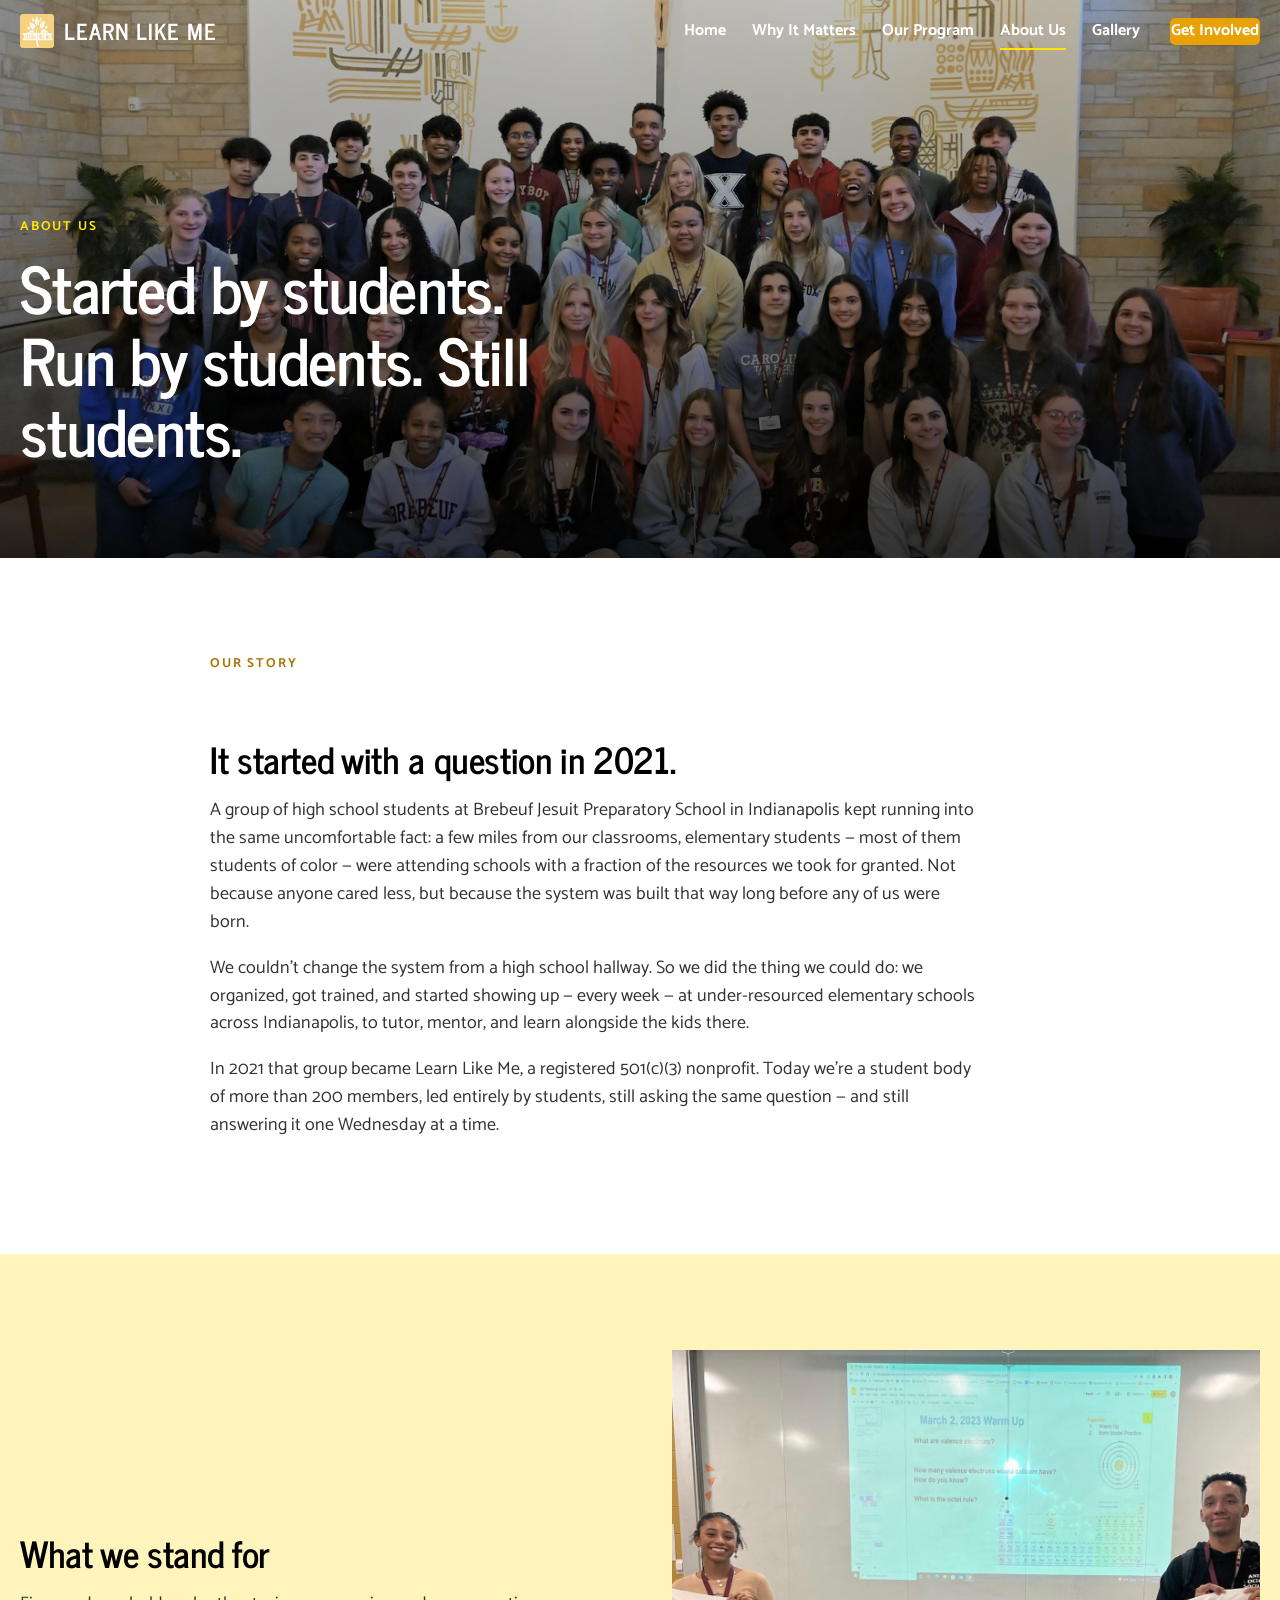
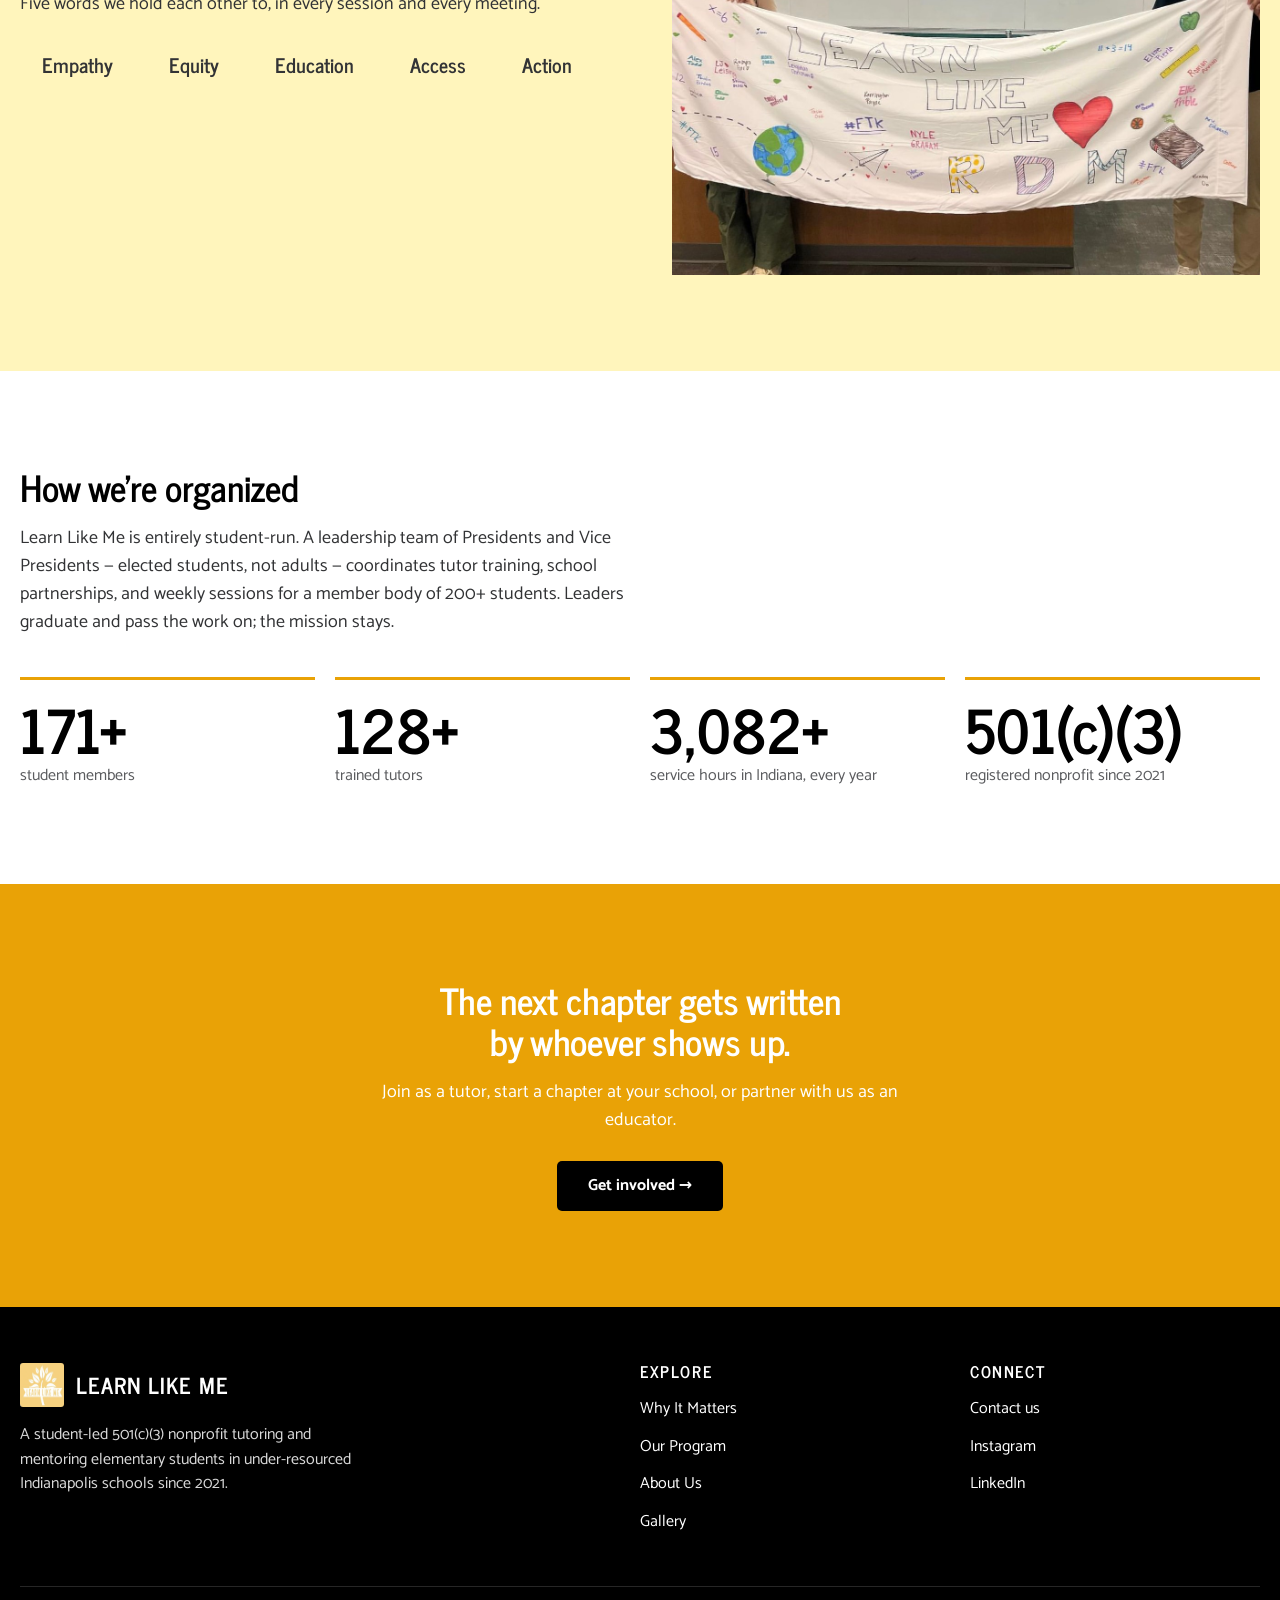
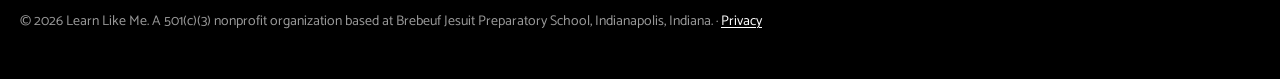
==== about-us/index.html @ 1a45043c "Learn Like Me website revamp: stats-driven static site Replaces the Jimdo site with a hand-built sta" ====
<!DOCTYPE html>
<html lang="en">
<head>
  <meta charset="UTF-8">
  <meta name="viewport" content="width=device-width, initial-scale=1">
  <title>About Us | Learn Like Me</title>
  <meta name="description" content="Learn Like Me was founded in 2021 by high school students at Brebeuf Jesuit in Indianapolis. Today we're 200+ student members tutoring elementary schoolers every week.">
  <link rel="canonical" href="https://www.learnlikeme.org/about-us/">
  <meta property="og:type" content="website">
  <meta property="og:site_name" content="Learn Like Me">
  <meta property="og:title" content="About Us | Learn Like Me">
  <meta property="og:description" content="Founded in 2021 by high school students in Indianapolis. Today: 200+ members, 150+ tutors, 3,600+ service hours a year.">
  <meta property="og:url" content="https://www.learnlikeme.org/about-us/">
  <meta property="og:image" content="https://www.learnlikeme.org/assets/img/og-image.jpg">
  <meta name="twitter:card" content="summary_large_image">
  <link rel="icon" type="image/png" sizes="32x32" href="/assets/img/favicon-32.png">
  <link rel="apple-touch-icon" href="/assets/img/apple-touch-icon.png">
  <link rel="preconnect" href="https://fonts.googleapis.com">
  <link rel="preconnect" href="https://fonts.gstatic.com" crossorigin>
  <link href="https://fonts.googleapis.com/css2?family=News+Cycle:wght@700&family=Catamaran:wght@400;700&display=swap" rel="stylesheet">
  <link rel="stylesheet" href="/assets/css/styles.css">
</head>
<body>
  <a class="skip-link" href="#main">Skip to content</a>

  <header class="nav">
    <div class="nav__inner">
      <a class="nav__brand" href="/"><img src="/assets/img/logo.png" alt="" width="34" height="34">Learn Like Me</a>
      <nav aria-label="Main">
        <ul class="nav__links">
          <li><a href="/">Home</a></li>
          <li><a href="/why-it-matters/">Why It Matters</a></li>
          <li><a href="/our-program/">Our Program</a></li>
          <li><a href="/about-us/" aria-current="page">About Us</a></li>
          <li><a href="/gallery/">Gallery</a></li>
          <li class="nav__cta"><a class="btn btn--primary" href="/contact/">Get Involved</a></li>
        </ul>
      </nav>
      <button class="nav__toggle" aria-expanded="false" aria-label="Menu"><span></span><span></span><span></span></button>
    </div>
  </header>

  <main id="main">
    <section class="hero hero--page">
      <div class="hero__img"><img src="/assets/img/group-brebeuf.jpg" alt="The Learn Like Me student body gathered together at Brebeuf Jesuit" fetchpriority="high"></div>
      <div class="hero__scrim"></div>
      <div class="container hero__content">
        <p class="eyebrow">About us</p>
        <h1 class="hero__title">Started by students. Run by students. Still students.</h1>
      </div>
    </section>

    <section class="band">
      <div class="container container--narrow">
        <article class="prose reveal">
          <p class="eyebrow" style="color: var(--llm-gold-700);">Our story</p>
          <h2>It started with a question in 2021.</h2>
          <p>A group of high school students at Brebeuf Jesuit Preparatory School in Indianapolis kept running into the same uncomfortable fact: a few miles from our classrooms, elementary students &mdash; most of them students of color &mdash; were attending schools with a fraction of the resources we took for granted. Not because anyone cared less, but because the system was built that way long before any of us were born.</p>
          <p>We couldn't change the system from a high school hallway. So we did the thing we could do: we organized, got trained, and started showing up &mdash; every week &mdash; at under-resourced elementary schools across Indianapolis, to tutor, mentor, and learn alongside the kids there.</p>
          <p>In 2021 that group became Learn Like Me, a registered 501(c)(3) nonprofit. Today we're a student body of more than 200 members, led entirely by students, still asking the same question &mdash; and still answering it one Wednesday at a time.</p>
        </article>
      </div>
    </section>

    <section class="band band--cream">
      <div class="container">
        <div class="split">
          <div class="reveal">
            <h2>What we stand for</h2>
            <p>Five words we hold each other to, in every session and every meeting.</p>
            <ul class="values">
              <li>Empathy</li>
              <li>Equity</li>
              <li>Education</li>
              <li>Access</li>
              <li>Action</li>
            </ul>
          </div>
          <div class="split__img reveal">
            <img src="/assets/img/banner-kids.jpg" alt="Elementary students standing behind a hand-painted Learn Like Me banner" loading="lazy">
          </div>
        </div>
      </div>
    </section>

    <section class="band">
      <div class="container">
        <div class="section-head reveal">
          <h2>How we're organized</h2>
          <p>Learn Like Me is entirely student-run. A leadership team of Presidents and Vice Presidents &mdash; elected students, not adults &mdash; coordinates tutor training, school partnerships, and weekly sessions for a member body of 200+ students. Leaders graduate and pass the work on; the mission stays.</p>
        </div>
        <div class="stats">
          <div class="stat reveal"><span class="stat__num"><span data-count="200">200</span>+</span><p class="stat__label">student members</p></div>
          <div class="stat reveal"><span class="stat__num"><span data-count="150">150</span>+</span><p class="stat__label">trained tutors</p></div>
          <div class="stat reveal"><span class="stat__num"><span data-count="3600">3,600</span>+</span><p class="stat__label">service hours in Indiana, every year</p></div>
          <div class="stat reveal"><span class="stat__num">501(c)(3)</span><p class="stat__label">registered nonprofit since 2021</p></div>
        </div>
      </div>
    </section>

    <section class="band band--gold cta-band">
      <div class="container reveal">
        <h2>The next chapter gets written by whoever shows up.</h2>
        <p>Join as a tutor, start a chapter at your school, or partner with us as an educator.</p>
        <div class="hero__actions">
          <a class="btn btn--ink" href="/contact/">Get involved &rarr;</a>
        </div>
      </div>
    </section>
  </main>

  <footer class="footer">
    <div class="container">
      <div class="footer__grid">
        <div>
          <div class="footer__brand"><img src="/assets/img/logo.png" alt="Learn Like Me logo: a tree growing from an open book" width="44" height="44"><span>Learn Like Me</span></div>
          <p style="font-size: var(--fs-body); max-width: 40ch;">A student-led 501(c)(3) nonprofit tutoring and mentoring elementary students in under-resourced Indianapolis schools since 2021.</p>
        </div>
        <div>
          <h3>Explore</h3>
          <ul>
            <li><a href="/why-it-matters/">Why It Matters</a></li>
            <li><a href="/our-program/">Our Program</a></li>
            <li><a href="/about-us/">About Us</a></li>
            <li><a href="/gallery/">Gallery</a></li>
          </ul>
        </div>
        <div>
          <h3>Connect</h3>
          <ul>
            <li><a href="/contact/">Contact us</a></li>
            <li><a href="https://www.instagram.com/learnlikemebjps/" rel="noopener">Instagram</a></li>
            <li><a href="https://www.linkedin.com/company/learn-like-me/" rel="noopener">LinkedIn</a></li>
          </ul>
        </div>
      </div>
      <div class="footer__legal">
        <p>&copy; 2026 Learn Like Me. A 501(c)(3) nonprofit organization based at Brebeuf Jesuit Preparatory School, Indianapolis, Indiana. &middot; <a href="/privacy/">Privacy</a></p>
      </div>
    </div>
  </footer>

  <script src="/assets/js/main.js" defer></script>
</body>
</html>
---- assets/css/styles.css ----
/* ============================================================
   Learn Like Me — learnlikeme.org
   Tokens sourced from the Learn Like Me Design System
   (Claude Design project 9d90691c), which mirrors the live
   brand: gold #e9a206, cream, yellow, indigo; News Cycle 700
   headings + Catamaran body; flat color bands; 5px radius.
   ============================================================ */

/* ---------- Tokens ---------- */
:root {
  --llm-gold-500: #e9a206;
  --llm-gold-600: #cf8f05;
  --llm-gold-700: #a97404;
  --llm-gold-300: #f4d27f;
  --llm-gold-100: #fdeecb;

  --llm-yellow: #ffe500;
  --llm-yellow-200: #fff59a;

  --llm-cream: #fff5bc;
  --llm-cream-100: #fffbe3;

  --llm-indigo: #3a2498;
  --llm-indigo-600: #2e1c7a;
  --llm-indigo-100: #ece8fb;

  --llm-black: #000000;
  --llm-white: #ffffff;
  --llm-ink: #323335;
  --llm-ink-600: #5b5c5f;
  --llm-warm-050: #faf7ee;

  --llm-border: #c6c6c6;
  --llm-hairline: #e6e6e6;
  --llm-danger: #eb3d41;
  --llm-focus: #004ced;

  --font-display: 'News Cycle', 'Arial Narrow', Arial, sans-serif;
  --font-body: 'Catamaran', system-ui, -apple-system, 'Segoe UI', Roboto, sans-serif;

  --fs-display: clamp(40px, 7vw, 64px);
  --fs-h1: clamp(34px, 5vw, 48px);
  --fs-h2: clamp(28px, 4vw, 36px);
  --fs-h3: 24px;
  --fs-body-lg: 18px;
  --fs-body: 16px;
  --fs-small: 14px;
  --fs-eyebrow: 13px;

  --space-5: 20px;
  --space-15: 60px;
  --gutter: 20px;
  --section-y: clamp(60px, 9vw, 96px);
  --container-narrow: 900px;
  --container: 1280px;

  --radius-sm: 5px;
  --shadow-sm: 0 4px 16px rgba(0, 0, 0, 0.08);
  --shadow-lg: 0 12px 24px rgba(0, 0, 0, 0.24);
  --ease: cubic-bezier(0.4, 0, 0.22, 1);
  --dur-fast: 0.2s;

  --overlay-dark: rgba(0, 0, 0, 0.55);
  color-scheme: light;
}

/* ---------- Base ---------- */
*, *::before, *::after { box-sizing: border-box; }

html { scroll-behavior: smooth; }

body {
  margin: 0;
  font-family: var(--font-body);
  font-size: var(--fs-body-lg);
  line-height: 1.55;
  color: var(--llm-ink);
  background: var(--llm-white);
  -webkit-font-smoothing: antialiased;
  text-rendering: optimizeLegibility;
}

h1, h2, h3, h4 {
  margin: 0 0 0.5em;
  font-family: var(--font-display);
  font-weight: 700;
  line-height: 1.12;
  letter-spacing: -0.01em;
  color: var(--llm-black);
}
h1 { font-size: var(--fs-h1); }
h2 { font-size: var(--fs-h2); }
h3 { font-size: var(--fs-h3); }
p { margin: 0 0 1em; }
img { max-width: 100%; display: block; }

a {
  color: var(--llm-indigo);
  text-decoration: underline;
  text-underline-offset: 2px;
  transition: color var(--dur-fast) var(--ease);
}
a:hover { color: var(--llm-gold-700); }

:focus-visible {
  outline: 2px solid var(--llm-focus);
  outline-offset: 2px;
}

.container { max-width: var(--container); margin: 0 auto; padding: 0 var(--gutter); }
.container--narrow { max-width: var(--container-narrow); }

.eyebrow {
  font-family: var(--font-body);
  font-size: var(--fs-eyebrow);
  font-weight: 700;
  letter-spacing: 0.14em;
  text-transform: uppercase;
  margin: 0 0 14px;
}

.skip-link {
  position: absolute; left: -9999px; top: 0;
  background: var(--llm-black); color: var(--llm-white);
  padding: 10px 16px; z-index: 100;
}
.skip-link:focus { left: 0; }

/* ---------- Buttons ---------- */
.btn {
  display: inline-block;
  font-family: var(--font-body);
  font-size: var(--fs-body);
  font-weight: 700;
  line-height: 1;
  padding: 16px 30px;
  border-radius: var(--radius-sm);
  border: 1px solid transparent;
  text-decoration: none;
  cursor: pointer;
  transition: background-color var(--dur-fast) var(--ease), color var(--dur-fast) var(--ease), border-color var(--dur-fast) var(--ease);
}
.btn--primary { background: var(--llm-gold-500); color: var(--llm-white); }
.btn--primary:hover { background: var(--llm-gold-600); color: var(--llm-white); }
.btn--ink { background: var(--llm-black); color: var(--llm-white); }
.btn--ink:hover { background: #1d1d1f; color: var(--llm-white); }
.btn--outline { background: transparent; color: currentColor; border-color: currentColor; }
.btn--outline:hover { background: rgba(0, 0, 0, 0.10); color: currentColor; }
.btn--outline-light:hover { background: rgba(255, 255, 255, 0.14); }

/* ---------- Nav ---------- */
.nav {
  position: fixed;
  top: 0; left: 0; right: 0;
  z-index: 50;
  transition: background-color var(--dur-fast) var(--ease), box-shadow var(--dur-fast) var(--ease);
}
.nav__inner {
  max-width: var(--container);
  margin: 0 auto;
  padding: 14px var(--gutter);
  display: flex;
  align-items: center;
  justify-content: space-between;
  gap: 20px;
}
.nav__brand {
  font-family: var(--font-display);
  font-weight: 700;
  font-size: 22px;
  letter-spacing: 0.04em;
  text-transform: uppercase;
  text-decoration: none;
  color: var(--llm-white);
  display: flex; align-items: center; gap: 10px;
}
.nav__brand img { width: 34px; height: 34px; border-radius: 3px; }
.nav__links { display: flex; align-items: center; gap: 26px; list-style: none; margin: 0; padding: 0; }
.nav__links a {
  font-size: var(--fs-body);
  font-weight: 700;
  color: var(--llm-white);
  text-decoration: none;
  padding: 4px 0;
  border-bottom: 2px solid transparent;
  transition: border-color var(--dur-fast) var(--ease);
}
.nav__links a:hover, .nav__links a[aria-current="page"] { border-bottom-color: var(--llm-yellow); color: var(--llm-white); }
.nav__cta { margin-left: 4px; }

.nav.is-scrolled, .nav--solid { background: var(--llm-black); box-shadow: var(--shadow-sm); }

.nav__toggle {
  display: none;
  background: none; border: 0; cursor: pointer; padding: 8px;
}
.nav__toggle span {
  display: block; width: 24px; height: 2px; background: var(--llm-white); margin: 5px 0;
  transition: transform var(--dur-fast) var(--ease), opacity var(--dur-fast) var(--ease);
}

@media (max-width: 820px) {
  .nav__toggle { display: block; }
  .nav__links {
    position: fixed; inset: 0;
    background: var(--llm-gold-500);
    flex-direction: column; justify-content: center;
    gap: 30px;
    transform: translateX(100%);
    transition: transform 0.3s var(--ease);
  }
  .nav__links.is-open { transform: translateX(0); }
  .nav__links a { font-size: 24px; }
  body.nav-open { overflow: hidden; }
  .nav__toggle { position: relative; z-index: 60; }
  body.nav-open .nav__toggle span:nth-child(1) { transform: translateY(7px) rotate(45deg); }
  body.nav-open .nav__toggle span:nth-child(2) { opacity: 0; }
  body.nav-open .nav__toggle span:nth-child(3) { transform: translateY(-7px) rotate(-45deg); }
}

/* ---------- Hero ---------- */
.hero {
  position: relative;
  min-height: 100svh;
  display: flex;
  align-items: flex-end;
  color: var(--llm-white);
  isolation: isolate;
}
.hero__img { position: absolute; inset: 0; z-index: -2; }
.hero__img img { width: 100%; height: 100%; object-fit: cover; }
.hero__scrim {
  position: absolute; inset: 0; z-index: -1;
  background: linear-gradient(to top, rgba(0,0,0,0.78) 0%, rgba(0,0,0,0.45) 45%, rgba(0,0,0,0.25) 100%);
}
.hero__content { width: 100%; padding: 120px var(--gutter) 72px; }
.hero__content .eyebrow { color: var(--llm-yellow); }
.hero__title {
  font-size: var(--fs-display);
  color: var(--llm-white);
  max-width: 15ch;
  margin-bottom: 20px;
}
.hero__sub { max-width: 52ch; font-size: var(--fs-body-lg); margin-bottom: 28px; color: rgba(255,255,255,0.92); }
.hero__actions { display: flex; flex-wrap: wrap; gap: 14px; }

.hero--page { min-height: 62svh; }

/* ---------- Sections / bands ---------- */
.band { padding: var(--section-y) 0; }
.band--cream { background: var(--llm-cream); }
.band--cream-100 { background: var(--llm-cream-100); }
.band--warm { background: var(--llm-warm-050); }
.band--gold { background: var(--llm-gold-500); color: var(--llm-white); }
.band--gold h2, .band--gold h3 { color: var(--llm-white); }
.band--ink { background: var(--llm-black); color: rgba(255,255,255,0.92); }
.band--ink h2, .band--ink h3 { color: var(--llm-white); }
.band--gold a:not(.btn), .band--ink a:not(.btn) { color: var(--llm-yellow); }
.band--gold a:not(.btn):hover, .band--ink a:not(.btn):hover { color: var(--llm-yellow-200); }

.section-head { max-width: 640px; margin-bottom: 40px; }
.section-head--center { margin-left: auto; margin-right: auto; text-align: center; }

/* ---------- The funnel (signature) ---------- */
.funnel { background: var(--llm-black); color: var(--llm-white); position: relative; }

.funnel__crumb {
  position: sticky;
  top: 0;
  z-index: 5;
  background: rgba(0, 0, 0, 0.88);
  backdrop-filter: none;
  border-bottom: 1px solid rgba(255, 255, 255, 0.14);
  overflow-x: auto;
  -webkit-overflow-scrolling: touch;
}
.funnel__crumb ol {
  display: flex;
  gap: 8px;
  align-items: center;
  list-style: none;
  margin: 0 auto;
  padding: 14px var(--gutter);
  max-width: var(--container);
  white-space: nowrap;
}
.funnel__crumb li {
  font-family: var(--font-display);
  font-weight: 700;
  font-size: 13px;
  letter-spacing: 0.12em;
  text-transform: uppercase;
  color: rgba(255, 255, 255, 0.35);
  transition: color 0.3s var(--ease);
}
.funnel__crumb li::after { content: "\2192"; margin-left: 8px; color: rgba(255,255,255,0.25); }
.funnel__crumb li:last-child::after { content: none; }
.funnel__crumb li.is-active { color: var(--llm-yellow); }
.funnel__crumb li.is-passed { color: rgba(255, 255, 255, 0.75); }

.funnel__panel {
  min-height: 88svh;
  display: flex;
  align-items: center;
  padding: 80px 0;
  border-bottom: 1px solid rgba(255, 255, 255, 0.08);
}
.funnel__panel .container { width: 100%; }
.funnel__place {
  font-family: var(--font-display);
  font-weight: 700;
  font-size: 15px;
  letter-spacing: 0.16em;
  text-transform: uppercase;
  color: var(--llm-gold-300);
  margin-bottom: 22px;
}
.funnel__stat {
  font-family: var(--font-display);
  font-weight: 700;
  font-size: clamp(64px, 13vw, 150px);
  line-height: 0.95;
  letter-spacing: -0.015em;
  color: var(--llm-yellow);
  margin: 0 0 18px;
}
.funnel__claim {
  font-size: clamp(19px, 2.4vw, 24px);
  max-width: 30ch;
  line-height: 1.4;
  color: var(--llm-white);
  margin: 0 0 16px;
  font-weight: 400;
}
.funnel__source { font-size: var(--fs-small); color: rgba(255, 255, 255, 0.55); max-width: 60ch; }
.funnel__source a { color: rgba(255, 255, 255, 0.7); }

/* pivot: the panel where the problem becomes the answer */
.funnel__panel--pivot { background: var(--llm-gold-500); border-bottom: 0; }
.funnel__panel--pivot .funnel__place { color: rgba(0, 0, 0, 0.55); }
.funnel__panel--pivot h2 {
  font-size: clamp(36px, 6vw, 64px);
  color: var(--llm-white);
  max-width: 18ch;
  margin-bottom: 18px;
}
.funnel__panel--pivot p { color: rgba(255, 255, 255, 0.95); font-size: clamp(18px, 2.2vw, 22px); max-width: 46ch; }

/* ---------- Impact stats ---------- */
.stats {
  display: grid;
  grid-template-columns: repeat(4, 1fr);
  gap: var(--gutter);
}
.stat {
  border-top: 3px solid var(--llm-gold-500);
  padding-top: 18px;
}
.stat__num {
  font-family: var(--font-display);
  font-weight: 700;
  font-size: clamp(40px, 5vw, 60px);
  line-height: 1;
  color: var(--llm-black);
  display: block;
  margin-bottom: 6px;
}
.stat__label { font-size: var(--fs-body); color: var(--llm-ink-600); margin: 0; }
@media (max-width: 820px) { .stats { grid-template-columns: repeat(2, 1fr); } }

/* ---------- Tiles / cards ---------- */
.tiles {
  display: grid;
  grid-template-columns: repeat(3, 1fr);
  gap: var(--gutter);
}
.tile { background: var(--llm-cream); display: flex; flex-direction: column; }
.tile--white { background: var(--llm-white); }
.tile__img { aspect-ratio: 4 / 3; overflow: hidden; }
.tile__img img { width: 100%; height: 100%; object-fit: cover; }
.tile__body { padding: 24px; }
.tile__body h3 { margin-bottom: 8px; }
.tile__body p { margin: 0; font-size: var(--fs-body); }
@media (max-width: 820px) { .tiles { grid-template-columns: 1fr; } }

/* ---------- Split (image + text) ---------- */
.split {
  display: grid;
  grid-template-columns: 1fr 1fr;
  gap: clamp(24px, 5vw, 64px);
  align-items: center;
}
.split__img img { width: 100%; }
@media (max-width: 820px) { .split { grid-template-columns: 1fr; } }

/* ---------- Quote / thank-you card feature ---------- */
.lovequote__letters {
  font-family: var(--font-display);
  font-weight: 700;
  font-size: clamp(48px, 8vw, 88px);
  line-height: 1;
  letter-spacing: 0.02em;
  color: var(--llm-gold-500);
  margin: 0 0 18px;
}
.lovequote__word { display: block; font-size: var(--fs-body-lg); color: var(--llm-ink); font-family: var(--font-body); font-weight: 700; letter-spacing: 0.08em; text-transform: uppercase; }
blockquote {
  margin: 0;
  font-size: clamp(20px, 2.6vw, 26px);
  line-height: 1.45;
  color: var(--llm-black);
}
blockquote footer { font-size: var(--fs-body); color: var(--llm-ink-600); margin-top: 14px; }

/* ---------- Gallery ---------- */
.gallery-grid {
  display: grid;
  grid-template-columns: repeat(3, 1fr);
  gap: var(--gutter);
}
.gallery-grid img {
  width: 100%;
  aspect-ratio: 1 / 1;
  object-fit: cover;
  background: var(--llm-cream);
}
@media (max-width: 820px) { .gallery-grid { grid-template-columns: repeat(2, 1fr); gap: 10px; } }

/* ---------- Values list ---------- */
.values {
  display: flex; flex-wrap: wrap; gap: 12px;
  list-style: none; margin: 0; padding: 0;
}
.values li {
  font-family: var(--font-display);
  font-weight: 700;
  font-size: 20px;
  background: var(--llm-cream);
  padding: 12px 22px;
}

/* ---------- Sources / citations ---------- */
.sources { font-size: var(--fs-small); color: var(--llm-ink-600); }
.sources ol { padding-left: 20px; }
.sources li { margin-bottom: 10px; }
.cite-mark { font-size: 0.65em; vertical-align: super; }

article.prose { max-width: 70ch; }
article.prose h2 { margin-top: 1.8em; }
article.prose h3 { margin-top: 1.4em; }
.prose .statline {
  font-family: var(--font-display);
  font-weight: 700;
  font-size: clamp(28px, 4vw, 40px);
  line-height: 1.15;
  color: var(--llm-gold-700);
  margin: 1.2em 0 0.4em;
}

/* ---------- CTA band ---------- */
.cta-band { text-align: center; }
.cta-band h2 { max-width: 22ch; margin-left: auto; margin-right: auto; }
.cta-band p { max-width: 52ch; margin-left: auto; margin-right: auto; }
.cta-band .hero__actions { justify-content: center; margin-top: 26px; }

/* ---------- Footer ---------- */
.footer { background: var(--llm-black); color: rgba(255, 255, 255, 0.85); padding: 56px 0 32px; }
.footer a { color: var(--llm-white); }
.footer a:hover { color: var(--llm-yellow); }
.footer__grid {
  display: grid;
  grid-template-columns: 2fr 1fr 1fr;
  gap: 40px;
  margin-bottom: 40px;
}
.footer__brand { display: flex; align-items: center; gap: 12px; margin-bottom: 16px; }
.footer__brand img { width: 44px; height: 44px; border-radius: 3px; }
.footer__brand span {
  font-family: var(--font-display); font-weight: 700; font-size: 22px;
  letter-spacing: 0.04em; text-transform: uppercase; color: var(--llm-white);
}
.footer h3 { color: var(--llm-white); font-size: 16px; letter-spacing: 0.1em; text-transform: uppercase; margin-bottom: 14px; }
.footer ul { list-style: none; margin: 0; padding: 0; }
.footer li { margin-bottom: 10px; }
.footer li a { text-decoration: none; font-size: var(--fs-body); }
.footer li a:hover { text-decoration: underline; }
.footer__legal {
  border-top: 1px solid rgba(255, 255, 255, 0.15);
  padding-top: 24px;
  font-size: var(--fs-small);
  color: rgba(255, 255, 255, 0.6);
}
@media (max-width: 820px) { .footer__grid { grid-template-columns: 1fr; gap: 28px; } }

/* ---------- Reveal on scroll ---------- */
.reveal { opacity: 0; transform: translateY(28px); transition: opacity 0.6s var(--ease), transform 0.6s var(--ease); }
.reveal.is-visible { opacity: 1; transform: none; }

@media (prefers-reduced-motion: reduce) {
  html { scroll-behavior: auto; }
  .reveal { opacity: 1; transform: none; transition: none; }
  * { animation: none !important; transition-duration: 0.01ms !important; }
}
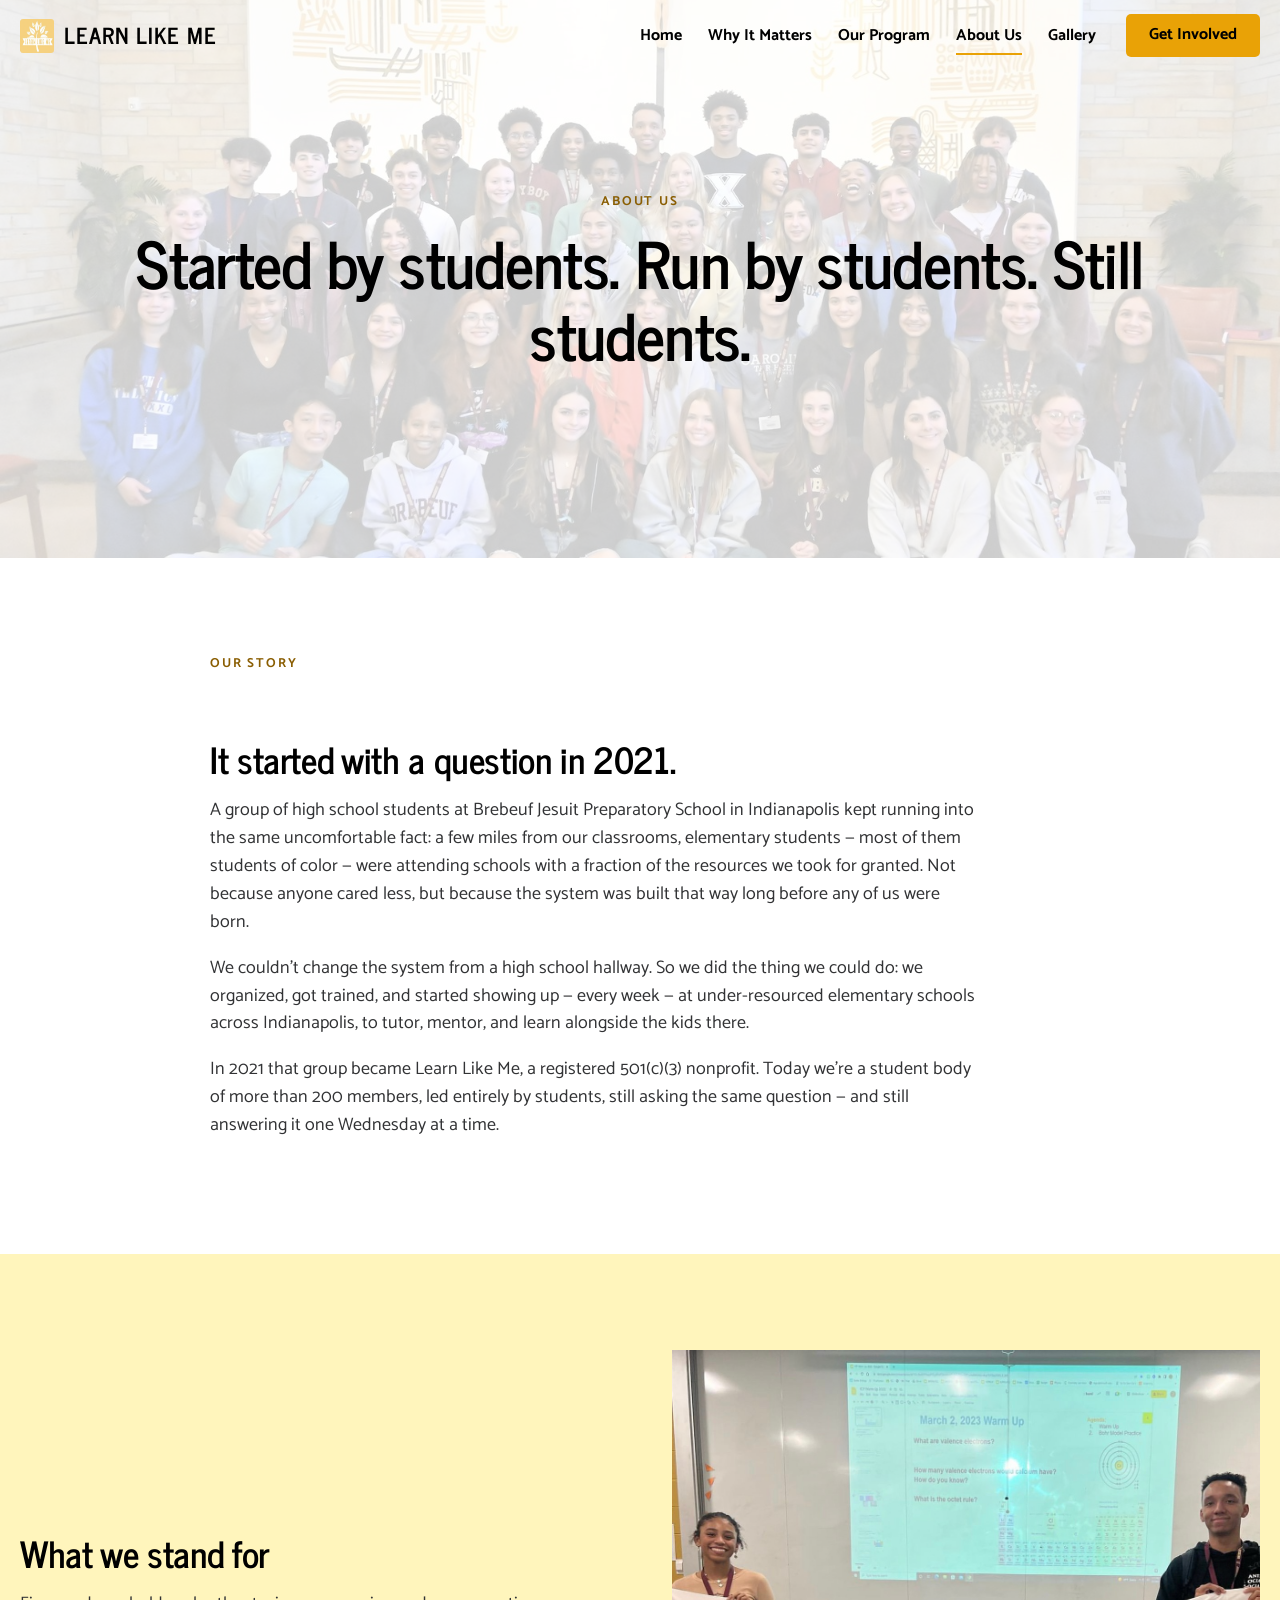
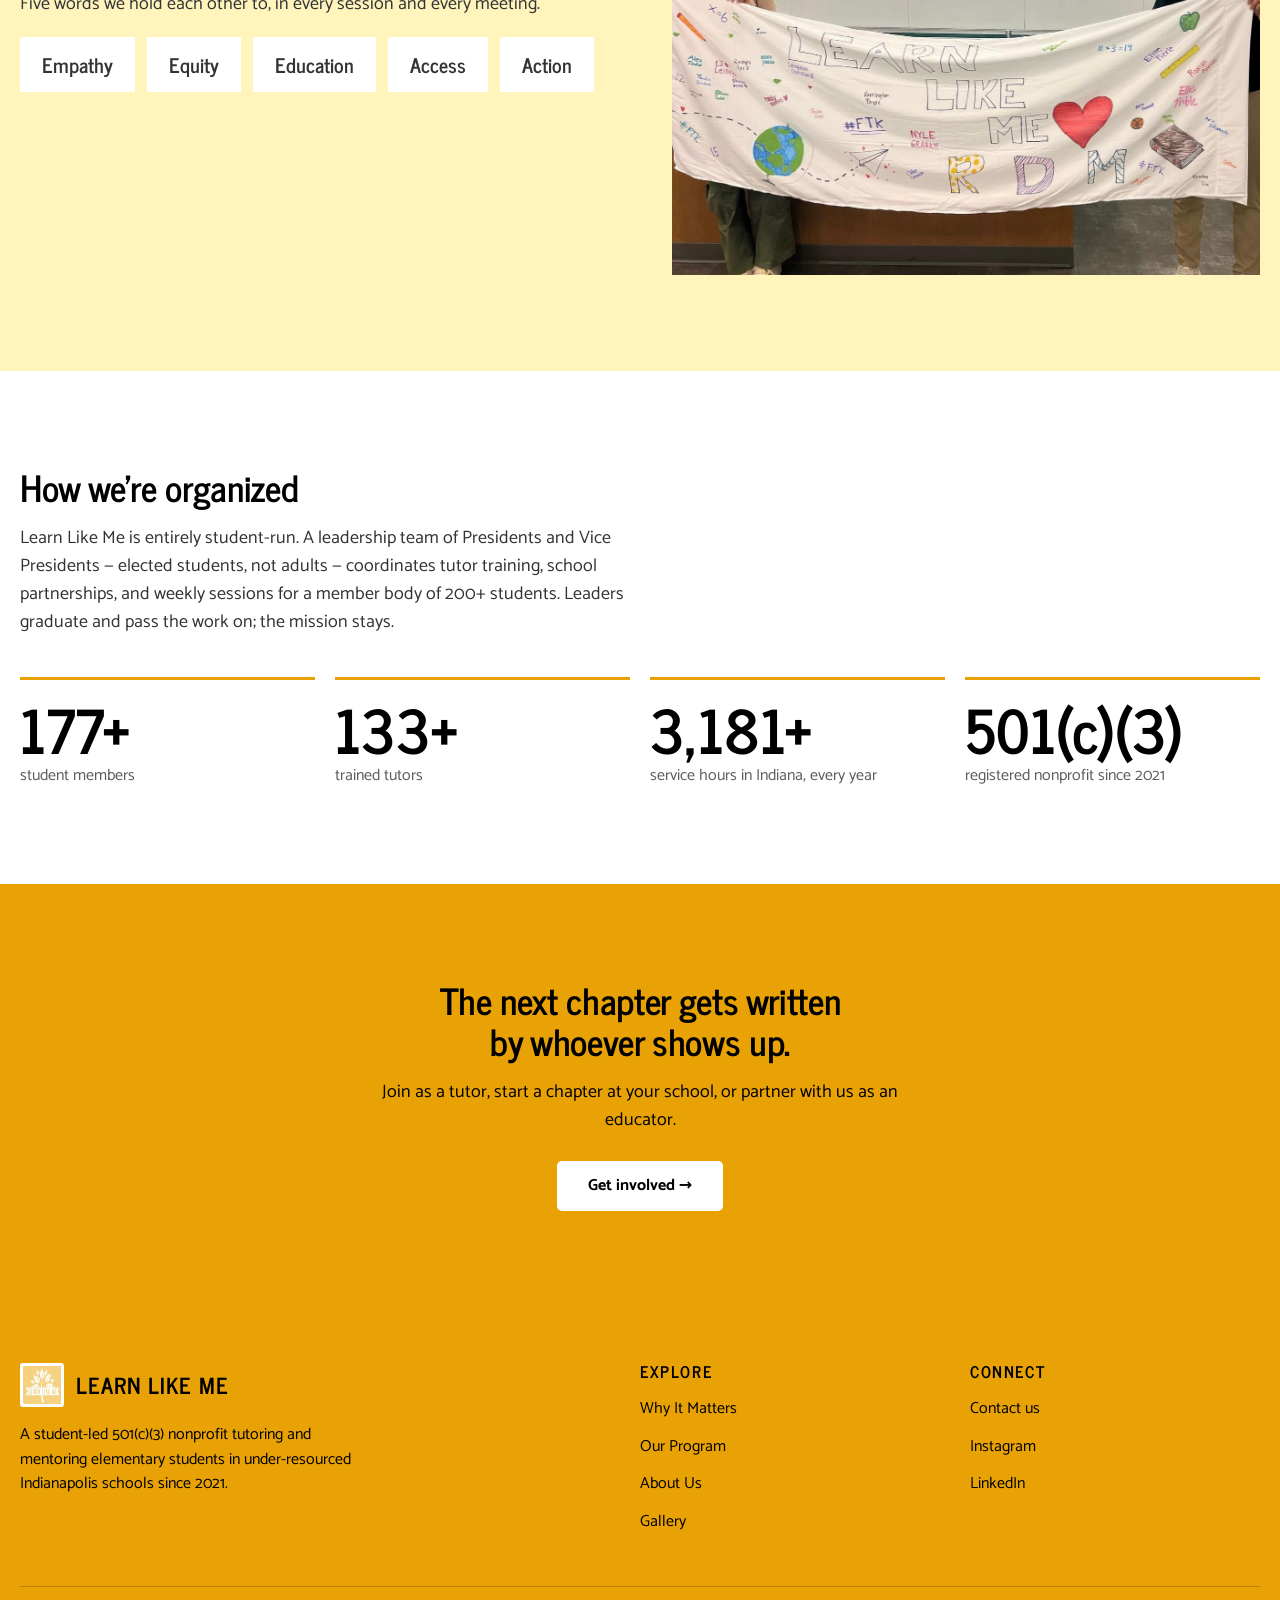
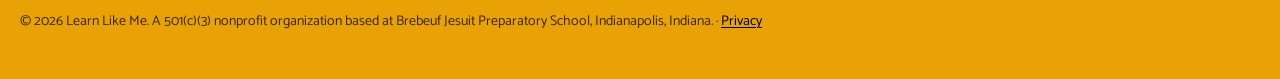
==== commit 8dfb1d3a: "v3: warm light theme — gold/cream/white, highlighter effect, motion polish - Kill black as a surface" ====
--- a/about-us/index.html
+++ b/about-us/index.html
@@ -103,7 +103,7 @@
         <h2>The next chapter gets written by whoever shows up.</h2>
         <p>Join as a tutor, start a chapter at your school, or partner with us as an educator.</p>
         <div class="hero__actions">
-          <a class="btn btn--ink" href="/contact/">Get involved &rarr;</a>
+          <a class="btn btn--white" href="/contact/">Get involved &rarr;</a>
         </div>
       </div>
     </section>
--- a/assets/css/styles.css
+++ b/assets/css/styles.css
@@ -1,16 +1,16 @@
 /* ============================================================
-   Learn Like Me — learnlikeme.org
+   Learn Like Me — learnlikeme.org  (v3: warm light theme)
    Tokens sourced from the Learn Like Me Design System
-   (Claude Design project 9d90691c), which mirrors the live
-   brand: gold #e9a206, cream, yellow, indigo; News Cycle 700
-   headings + Catamaran body; flat color bands; 5px radius.
+   (Claude Design project 9d90691c): gold #e9a206, cream,
+   yellow, indigo; News Cycle 700 headings + Catamaran body;
+   flat color bands; 5px radius. Black is ink, not a surface.
    ============================================================ */
 
 /* ---------- Tokens ---------- */
 :root {
   --llm-gold-500: #e9a206;
   --llm-gold-600: #cf8f05;
-  --llm-gold-700: #a97404;
+  --llm-gold-700: #8a5e03; /* small gold text on white passes 4.5:1 */
   --llm-gold-300: #f4d27f;
   --llm-gold-100: #fdeecb;
 
@@ -56,11 +56,11 @@
 
   --radius-sm: 5px;
   --shadow-sm: 0 4px 16px rgba(0, 0, 0, 0.08);
-  --shadow-lg: 0 12px 24px rgba(0, 0, 0, 0.24);
+  --shadow-md: 0 7px 11px rgba(0, 0, 0, 0.12);
   --ease: cubic-bezier(0.4, 0, 0.22, 1);
   --dur-fast: 0.2s;
 
-  --overlay-dark: rgba(0, 0, 0, 0.55);
+  --overlay-light: rgba(255, 255, 255, 0.8);
   color-scheme: light;
 }
 
@@ -116,6 +116,7 @@
   font-weight: 700;
   letter-spacing: 0.14em;
   text-transform: uppercase;
+  color: var(--llm-gold-700);
   margin: 0 0 14px;
 }
 
@@ -125,6 +126,29 @@
   padding: 10px 16px; z-index: 100;
 }
 .skip-link:focus { left: 0; }
+
+/* ---------- Highlighter sweep (signature effect) ----------
+   A teacher's-marker swipe of brand yellow behind key words and
+   numbers, revealed on scroll. Text stays black on yellow. */
+.hl {
+  position: relative;
+  z-index: 0;
+  white-space: nowrap;
+}
+.hl::before {
+  content: "";
+  position: absolute;
+  z-index: -1;
+  inset: 0.06em -0.14em -0.02em -0.1em;
+  background: var(--llm-yellow);
+  transform: scaleX(0);
+  transform-origin: left center;
+  transition: transform 0.7s var(--ease) 0.2s;
+}
+.hl.is-lit::before { transform: scaleX(1); }
+@media (prefers-reduced-motion: reduce) {
+  .hl::before { transform: scaleX(1); transition: none; }
+}
 
 /* ---------- Buttons ---------- */
 .btn {
@@ -138,15 +162,14 @@
   border: 1px solid transparent;
   text-decoration: none;
   cursor: pointer;
-  transition: background-color var(--dur-fast) var(--ease), color var(--dur-fast) var(--ease), border-color var(--dur-fast) var(--ease);
-}
-.btn--primary { background: var(--llm-gold-500); color: var(--llm-white); }
-.btn--primary:hover { background: var(--llm-gold-600); color: var(--llm-white); }
-.btn--ink { background: var(--llm-black); color: var(--llm-white); }
-.btn--ink:hover { background: #1d1d1f; color: var(--llm-white); }
+  transition: background-color var(--dur-fast) var(--ease), color var(--dur-fast) var(--ease), border-color var(--dur-fast) var(--ease), box-shadow var(--dur-fast) var(--ease);
+}
+.btn--primary { background: var(--llm-gold-500); color: var(--llm-black); }
+.btn--primary:hover { background: var(--llm-yellow); color: var(--llm-black); box-shadow: var(--shadow-sm); }
+.btn--white { background: var(--llm-white); color: var(--llm-black); }
+.btn--white:hover { background: var(--llm-cream-100); color: var(--llm-black); box-shadow: var(--shadow-sm); }
 .btn--outline { background: transparent; color: currentColor; border-color: currentColor; }
-.btn--outline:hover { background: rgba(0, 0, 0, 0.10); color: currentColor; }
-.btn--outline-light:hover { background: rgba(255, 255, 255, 0.14); }
+.btn--outline:hover { background: rgba(0, 0, 0, 0.08); color: currentColor; }
 
 /* ---------- Nav ---------- */
 .nav {
@@ -171,7 +194,7 @@
   letter-spacing: 0.04em;
   text-transform: uppercase;
   text-decoration: none;
-  color: var(--llm-white);
+  color: var(--llm-black);
   display: flex; align-items: center; gap: 10px;
 }
 .nav__brand img { width: 34px; height: 34px; border-radius: 3px; }
@@ -179,28 +202,29 @@
 .nav__links a {
   font-size: var(--fs-body);
   font-weight: 700;
-  color: var(--llm-white);
+  color: var(--llm-black);
   text-decoration: none;
   padding: 4px 0;
   border-bottom: 2px solid transparent;
-  transition: border-color var(--dur-fast) var(--ease);
-}
-.nav__links a:hover, .nav__links a[aria-current="page"] { border-bottom-color: var(--llm-yellow); color: var(--llm-white); }
+  transition: border-color var(--dur-fast) var(--ease), color var(--dur-fast) var(--ease);
+}
+.nav__links a:hover, .nav__links a[aria-current="page"] { border-bottom-color: var(--llm-gold-500); color: var(--llm-black); }
 .nav__cta { margin-left: 4px; }
-
-.nav.is-scrolled, .nav--solid { background: var(--llm-black); box-shadow: var(--shadow-sm); }
+.nav__cta .btn { padding: 12px 22px; }
+
+.nav.is-scrolled, .nav--solid { background: rgba(255, 255, 255, 0.96); box-shadow: var(--shadow-sm); }
 
 .nav__toggle {
   display: none;
   background: none; border: 0; cursor: pointer; padding: 8px;
 }
 .nav__toggle span {
-  display: block; width: 24px; height: 2px; background: var(--llm-white); margin: 5px 0;
+  display: block; width: 24px; height: 2px; background: var(--llm-black); margin: 5px 0;
   transition: transform var(--dur-fast) var(--ease), opacity var(--dur-fast) var(--ease);
 }
 
 @media (max-width: 820px) {
-  .nav__toggle { display: block; }
+  .nav__toggle { display: block; position: relative; z-index: 60; }
   .nav__links {
     position: fixed; inset: 0;
     background: var(--llm-gold-500);
@@ -210,67 +234,94 @@
     transition: transform 0.3s var(--ease);
   }
   .nav__links.is-open { transform: translateX(0); }
-  .nav__links a { font-size: 24px; }
+  .nav__links a { font-size: 24px; color: var(--llm-black); }
+  .nav__links a:hover, .nav__links a[aria-current="page"] { border-bottom-color: var(--llm-black); color: var(--llm-black); }
   body.nav-open { overflow: hidden; }
-  .nav__toggle { position: relative; z-index: 60; }
   body.nav-open .nav__toggle span:nth-child(1) { transform: translateY(7px) rotate(45deg); }
   body.nav-open .nav__toggle span:nth-child(2) { opacity: 0; }
   body.nav-open .nav__toggle span:nth-child(3) { transform: translateY(-7px) rotate(-45deg); }
 }
 
-/* ---------- Hero ---------- */
+/* ---------- Hero (frosty cover — the brand's signature look) ---------- */
 .hero {
   position: relative;
   min-height: 100svh;
   display: flex;
-  align-items: flex-end;
-  color: var(--llm-white);
+  align-items: center;
+  color: var(--llm-ink);
+  text-align: center;
   isolation: isolate;
 }
 .hero__img { position: absolute; inset: 0; z-index: -2; }
 .hero__img img { width: 100%; height: 100%; object-fit: cover; }
-.hero__scrim {
-  position: absolute; inset: 0; z-index: -1;
-  background: linear-gradient(to top, rgba(0,0,0,0.78) 0%, rgba(0,0,0,0.45) 45%, rgba(0,0,0,0.25) 100%);
-}
-.hero__content { width: 100%; padding: 120px var(--gutter) 72px; }
-.hero__content .eyebrow { color: var(--llm-yellow); }
-.hero__title {
-  font-size: var(--fs-display);
-  color: var(--llm-white);
-  max-width: 15ch;
-  margin-bottom: 20px;
-}
-.hero__sub { max-width: 52ch; font-size: var(--fs-body-lg); margin-bottom: 28px; color: rgba(255,255,255,0.92); }
-.hero__actions { display: flex; flex-wrap: wrap; gap: 14px; }
+.hero__scrim { position: absolute; inset: 0; z-index: -1; background: var(--overlay-light); }
+.hero__content {
+  width: 100%;
+  padding: 120px var(--gutter) 96px;
+  display: flex;
+  flex-direction: column;
+  align-items: center;
+}
+.hero__title { font-size: var(--fs-display); color: var(--llm-black); margin-bottom: 20px; }
+.hero__sub { max-width: 52ch; font-size: var(--fs-body-lg); margin: 0 auto 28px; color: var(--llm-ink); }
+.hero__actions { display: flex; flex-wrap: wrap; gap: 14px; justify-content: center; }
 
 .hero--page { min-height: 62svh; }
+
+/* staged entrance, once, on load */
+@media (prefers-reduced-motion: no-preference) {
+  .hero__content > * { animation: hero-rise 0.7s var(--ease) both; }
+  .hero__content > :nth-child(1) { animation-delay: 0.05s; }
+  .hero__content > :nth-child(2) { animation-delay: 0.18s; }
+  .hero__content > :nth-child(3) { animation-delay: 0.32s; }
+  .hero__content > :nth-child(4) { animation-delay: 0.46s; }
+  @keyframes hero-rise {
+    from { opacity: 0; transform: translateY(22px); }
+    to { opacity: 1; transform: none; }
+  }
+}
+
+.hero__scroll {
+  position: absolute;
+  left: 50%;
+  bottom: 26px;
+  transform: translateX(-50%);
+  padding: 12px;
+  line-height: 0;
+}
+.hero__scroll svg { display: block; }
+.hero__scroll polygon { fill: var(--llm-ink); transition: fill var(--dur-fast) var(--ease); }
+.hero__scroll:hover polygon { fill: var(--llm-gold-700); }
+@media (prefers-reduced-motion: no-preference) {
+  .hero__scroll { animation: hero-nudge 2.4s var(--ease) infinite; }
+  @keyframes hero-nudge {
+    0%, 100% { transform: translateX(-50%) translateY(0); }
+    50% { transform: translateX(-50%) translateY(6px); }
+  }
+}
 
 /* ---------- Sections / bands ---------- */
 .band { padding: var(--section-y) 0; }
 .band--cream { background: var(--llm-cream); }
 .band--cream-100 { background: var(--llm-cream-100); }
 .band--warm { background: var(--llm-warm-050); }
-.band--gold { background: var(--llm-gold-500); color: var(--llm-white); }
-.band--gold h2, .band--gold h3 { color: var(--llm-white); }
-.band--ink { background: var(--llm-black); color: rgba(255,255,255,0.92); }
-.band--ink h2, .band--ink h3 { color: var(--llm-white); }
-.band--gold a:not(.btn), .band--ink a:not(.btn) { color: var(--llm-yellow); }
-.band--gold a:not(.btn):hover, .band--ink a:not(.btn):hover { color: var(--llm-yellow-200); }
+.band--gold { background: var(--llm-gold-500); color: var(--llm-black); }
+.band--gold h2, .band--gold h3 { color: var(--llm-black); }
+.band--gold a:not(.btn) { color: var(--llm-black); }
+.band--gold a:not(.btn):hover { color: var(--llm-white); }
 
 .section-head { max-width: 640px; margin-bottom: 40px; }
 .section-head--center { margin-left: auto; margin-right: auto; text-align: center; }
 
-/* ---------- The funnel (signature) ---------- */
-.funnel { background: var(--llm-black); color: var(--llm-white); position: relative; }
+/* ---------- The funnel (signature) — warm light narrative ---------- */
+.funnel { background: var(--llm-warm-050); position: relative; }
 
 .funnel__crumb {
   position: sticky;
   top: 0;
   z-index: 5;
-  background: rgba(0, 0, 0, 0.88);
-  backdrop-filter: none;
-  border-bottom: 1px solid rgba(255, 255, 255, 0.14);
+  background: rgba(255, 255, 255, 0.96);
+  border-bottom: 1px solid var(--llm-hairline);
   overflow-x: auto;
   -webkit-overflow-scrolling: touch;
 }
@@ -290,61 +341,97 @@
   font-size: 13px;
   letter-spacing: 0.12em;
   text-transform: uppercase;
-  color: rgba(255, 255, 255, 0.35);
-  transition: color 0.3s var(--ease);
-}
-.funnel__crumb li::after { content: "\2192"; margin-left: 8px; color: rgba(255,255,255,0.25); }
+  color: var(--llm-ink-600);
+  padding: 2px 6px;
+  transition: color 0.3s var(--ease), background-color 0.3s var(--ease);
+}
+.funnel__crumb li::after { content: "\2192"; margin-left: 10px; color: var(--llm-border); }
 .funnel__crumb li:last-child::after { content: none; }
-.funnel__crumb li.is-active { color: var(--llm-yellow); }
-.funnel__crumb li.is-passed { color: rgba(255, 255, 255, 0.75); }
+.funnel__crumb li.is-active { color: var(--llm-black); background: var(--llm-yellow); }
+.funnel__crumb li.is-passed { color: var(--llm-black); }
+
+/* gold progress line under the crumb, driven by scroll */
+.funnel__progress {
+  position: absolute;
+  left: 0; bottom: -1px;
+  height: 3px;
+  width: 100%;
+  transform: scaleX(0);
+  transform-origin: left center;
+  background: var(--llm-gold-500);
+}
 
 .funnel__panel {
   min-height: 88svh;
   display: flex;
   align-items: center;
   padding: 80px 0;
-  border-bottom: 1px solid rgba(255, 255, 255, 0.08);
+  border-bottom: 1px solid var(--llm-hairline);
 }
 .funnel__panel .container { width: 100%; }
+.funnel__panel:nth-of-type(odd) { background: var(--llm-white); }
+
 .funnel__place {
   font-family: var(--font-display);
   font-weight: 700;
   font-size: 15px;
   letter-spacing: 0.16em;
   text-transform: uppercase;
-  color: var(--llm-gold-300);
+  color: var(--llm-gold-700);
   margin-bottom: 22px;
 }
 .funnel__stat {
   font-family: var(--font-display);
   font-weight: 700;
   font-size: clamp(64px, 13vw, 150px);
-  line-height: 0.95;
+  line-height: 1;
   letter-spacing: -0.015em;
-  color: var(--llm-yellow);
-  margin: 0 0 18px;
-}
+  color: var(--llm-black);
+  margin: 0 0 30px;
+}
+/* display-size marks: tuck the yellow to the glyphs, not the tall line box */
+.funnel__stat .hl::before { inset: 0.16em -0.12em 0.1em -0.08em; }
 .funnel__claim {
+  position: relative;
+  z-index: 1;
   font-size: clamp(19px, 2.4vw, 24px);
-  max-width: 30ch;
+  max-width: 32ch;
   line-height: 1.4;
-  color: var(--llm-white);
+  color: var(--llm-ink);
   margin: 0 0 16px;
   font-weight: 400;
 }
-.funnel__source { font-size: var(--fs-small); color: rgba(255, 255, 255, 0.55); max-width: 60ch; }
-.funnel__source a { color: rgba(255, 255, 255, 0.7); }
+.funnel__source { position: relative; z-index: 1; font-size: var(--fs-small); color: var(--llm-ink-600); max-width: 60ch; }
+
+/* intro hook panel: the question, before the numbers */
+.funnel__panel--question { background: var(--llm-cream); border-bottom-color: rgba(0, 0, 0, 0.06); }
+.funnel__panel--question .funnel__question {
+  font-family: var(--font-display);
+  font-weight: 700;
+  font-size: clamp(36px, 6.5vw, 76px);
+  line-height: 1.08;
+  letter-spacing: -0.01em;
+  color: var(--llm-black);
+  max-width: 16ch;
+  margin: 0 0 20px;
+}
+.funnel__panel--question p:not(.funnel__question) {
+  color: var(--llm-ink);
+  font-size: var(--fs-body-lg);
+  max-width: 50ch;
+}
 
 /* pivot: the panel where the problem becomes the answer */
-.funnel__panel--pivot { background: var(--llm-gold-500); border-bottom: 0; }
-.funnel__panel--pivot .funnel__place { color: rgba(0, 0, 0, 0.55); }
+.funnel__panel--pivot { background: var(--llm-gold-500); border-bottom: 0; color: var(--llm-black); }
+.funnel__panel--pivot .funnel__place { color: rgba(0, 0, 0, 0.65); }
 .funnel__panel--pivot h2 {
   font-size: clamp(36px, 6vw, 64px);
-  color: var(--llm-white);
+  color: var(--llm-black);
   max-width: 18ch;
   margin-bottom: 18px;
 }
-.funnel__panel--pivot p { color: rgba(255, 255, 255, 0.95); font-size: clamp(18px, 2.2vw, 22px); max-width: 46ch; }
+.funnel__panel--pivot p { color: rgba(0, 0, 0, 0.82); font-size: clamp(18px, 2.2vw, 22px); max-width: 46ch; }
+.funnel__panel--pivot a:not(.btn) { color: var(--llm-black); }
 
 /* ---------- Impact stats ---------- */
 .stats {
@@ -374,10 +461,22 @@
   grid-template-columns: repeat(3, 1fr);
   gap: var(--gutter);
 }
-.tile { background: var(--llm-cream); display: flex; flex-direction: column; }
+.tile {
+  background: var(--llm-cream);
+  display: flex;
+  flex-direction: column;
+  transition: transform var(--dur-fast) var(--ease), box-shadow var(--dur-fast) var(--ease);
+}
 .tile--white { background: var(--llm-white); }
+.tile:hover { transform: translateY(-3px); box-shadow: var(--shadow-md); }
+@media (prefers-reduced-motion: reduce) { .tile:hover { transform: none; } }
 .tile__img { aspect-ratio: 4 / 3; overflow: hidden; }
-.tile__img img { width: 100%; height: 100%; object-fit: cover; }
+.tile__img img {
+  width: 100%; height: 100%; object-fit: cover;
+  transition: transform 0.45s var(--ease);
+}
+.tile:hover .tile__img img { transform: scale(1.035); }
+@media (prefers-reduced-motion: reduce) { .tile:hover .tile__img img { transform: none; } }
 .tile__body { padding: 24px; }
 .tile__body h3 { margin-bottom: 8px; }
 .tile__body p { margin: 0; font-size: var(--fs-body); }
@@ -400,10 +499,10 @@
   font-size: clamp(48px, 8vw, 88px);
   line-height: 1;
   letter-spacing: 0.02em;
-  color: var(--llm-gold-500);
+  color: var(--llm-black);
   margin: 0 0 18px;
 }
-.lovequote__word { display: block; font-size: var(--fs-body-lg); color: var(--llm-ink); font-family: var(--font-body); font-weight: 700; letter-spacing: 0.08em; text-transform: uppercase; }
+.lovequote__letters .hl::before { inset: 0.14em -0.08em 0.02em; }
 blockquote {
   margin: 0;
   font-size: clamp(20px, 2.6vw, 26px);
@@ -418,12 +517,15 @@
   grid-template-columns: repeat(3, 1fr);
   gap: var(--gutter);
 }
+.gallery-grid > * { overflow: hidden; background: var(--llm-cream); }
 .gallery-grid img {
   width: 100%;
   aspect-ratio: 1 / 1;
   object-fit: cover;
-  background: var(--llm-cream);
-}
+  transition: transform 0.45s var(--ease);
+}
+.gallery-grid img:hover { transform: scale(1.04); }
+@media (prefers-reduced-motion: reduce) { .gallery-grid img:hover { transform: none; } }
 @media (max-width: 820px) { .gallery-grid { grid-template-columns: repeat(2, 1fr); gap: 10px; } }
 
 /* ---------- Values list ---------- */
@@ -438,6 +540,7 @@
   background: var(--llm-cream);
   padding: 12px 22px;
 }
+.band--cream .values li { background: var(--llm-white); }
 
 /* ---------- Sources / citations ---------- */
 .sources { font-size: var(--fs-small); color: var(--llm-ink-600); }
@@ -453,9 +556,10 @@
   font-weight: 700;
   font-size: clamp(28px, 4vw, 40px);
   line-height: 1.15;
-  color: var(--llm-gold-700);
+  color: var(--llm-black);
   margin: 1.2em 0 0.4em;
 }
+.prose .statline .hl::before { transform: scaleX(1); transition: none; }
 
 /* ---------- CTA band ---------- */
 .cta-band { text-align: center; }
@@ -463,10 +567,10 @@
 .cta-band p { max-width: 52ch; margin-left: auto; margin-right: auto; }
 .cta-band .hero__actions { justify-content: center; margin-top: 26px; }
 
-/* ---------- Footer ---------- */
-.footer { background: var(--llm-black); color: rgba(255, 255, 255, 0.85); padding: 56px 0 32px; }
-.footer a { color: var(--llm-white); }
-.footer a:hover { color: var(--llm-yellow); }
+/* ---------- Footer (gold band, like the original site) ---------- */
+.footer { background: var(--llm-gold-500); color: var(--llm-black); padding: 56px 0 32px; }
+.footer a { color: var(--llm-black); }
+.footer a:hover { color: var(--llm-white); }
 .footer__grid {
   display: grid;
   grid-template-columns: 2fr 1fr 1fr;
@@ -474,21 +578,21 @@
   margin-bottom: 40px;
 }
 .footer__brand { display: flex; align-items: center; gap: 12px; margin-bottom: 16px; }
-.footer__brand img { width: 44px; height: 44px; border-radius: 3px; }
+.footer__brand img { width: 44px; height: 44px; border-radius: 3px; background: var(--llm-white); padding: 3px; }
 .footer__brand span {
   font-family: var(--font-display); font-weight: 700; font-size: 22px;
-  letter-spacing: 0.04em; text-transform: uppercase; color: var(--llm-white);
-}
-.footer h3 { color: var(--llm-white); font-size: 16px; letter-spacing: 0.1em; text-transform: uppercase; margin-bottom: 14px; }
+  letter-spacing: 0.04em; text-transform: uppercase; color: var(--llm-black);
+}
+.footer h3 { color: var(--llm-black); font-size: 16px; letter-spacing: 0.1em; text-transform: uppercase; margin-bottom: 14px; }
 .footer ul { list-style: none; margin: 0; padding: 0; }
 .footer li { margin-bottom: 10px; }
 .footer li a { text-decoration: none; font-size: var(--fs-body); }
 .footer li a:hover { text-decoration: underline; }
 .footer__legal {
-  border-top: 1px solid rgba(255, 255, 255, 0.15);
+  border-top: 1px solid rgba(0, 0, 0, 0.2);
   padding-top: 24px;
   font-size: var(--fs-small);
-  color: rgba(255, 255, 255, 0.6);
+  color: rgba(0, 0, 0, 0.75);
 }
 @media (max-width: 820px) { .footer__grid { grid-template-columns: 1fr; gap: 28px; } }
 
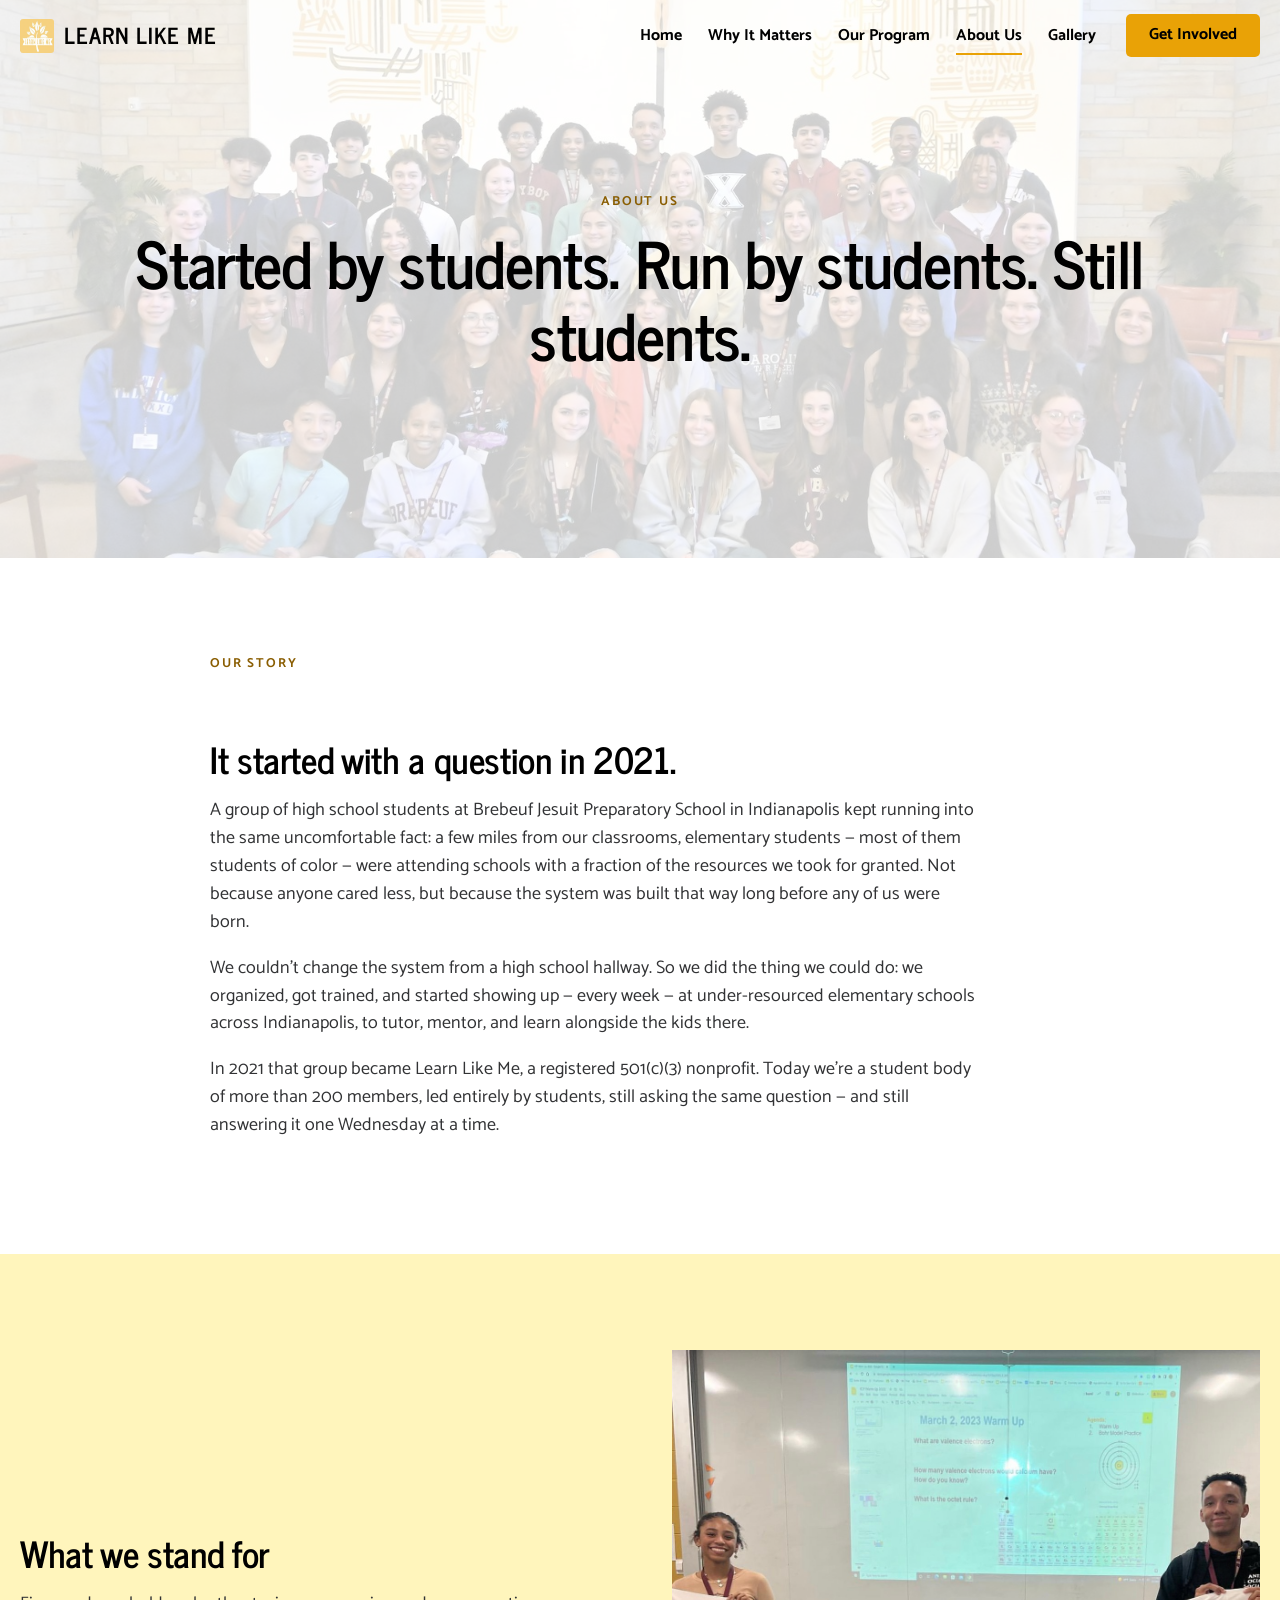
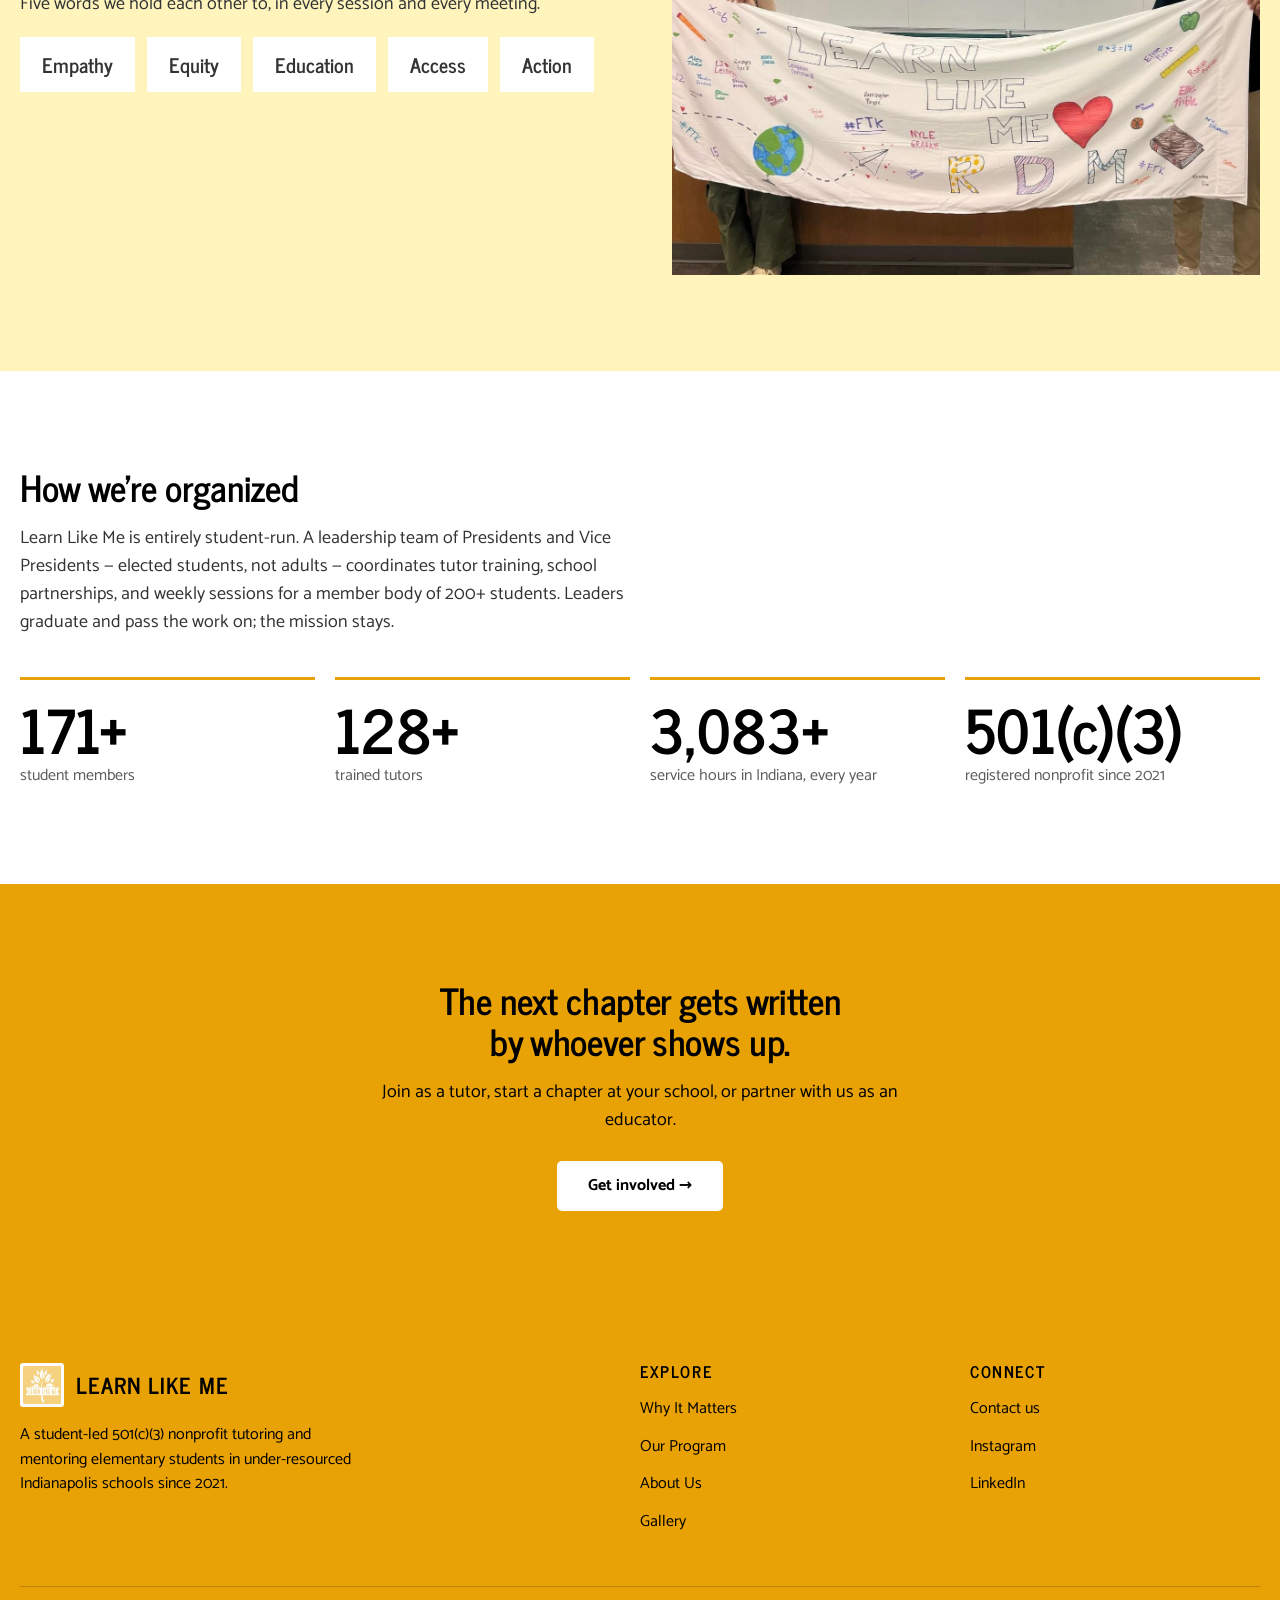
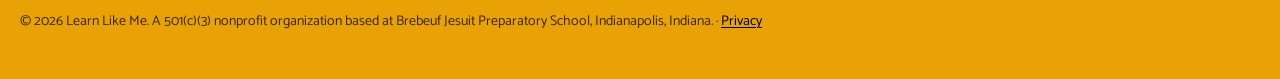
==== commit 910ffb3c: "Cache-bust asset links (?v=3) so deploys always show fresh styles Co-Authored-By: Claude Fable 5 <no" ====
--- a/about-us/index.html
+++ b/about-us/index.html
@@ -18,7 +18,7 @@
   <link rel="preconnect" href="https://fonts.googleapis.com">
   <link rel="preconnect" href="https://fonts.gstatic.com" crossorigin>
   <link href="https://fonts.googleapis.com/css2?family=News+Cycle:wght@700&family=Catamaran:wght@400;700&display=swap" rel="stylesheet">
-  <link rel="stylesheet" href="/assets/css/styles.css">
+  <link rel="stylesheet" href="/assets/css/styles.css?v=3">
 </head>
 <body>
   <a class="skip-link" href="#main">Skip to content</a>
@@ -140,6 +140,6 @@
     </div>
   </footer>
 
-  <script src="/assets/js/main.js" defer></script>
+  <script src="/assets/js/main.js?v=3" defer></script>
 </body>
 </html>
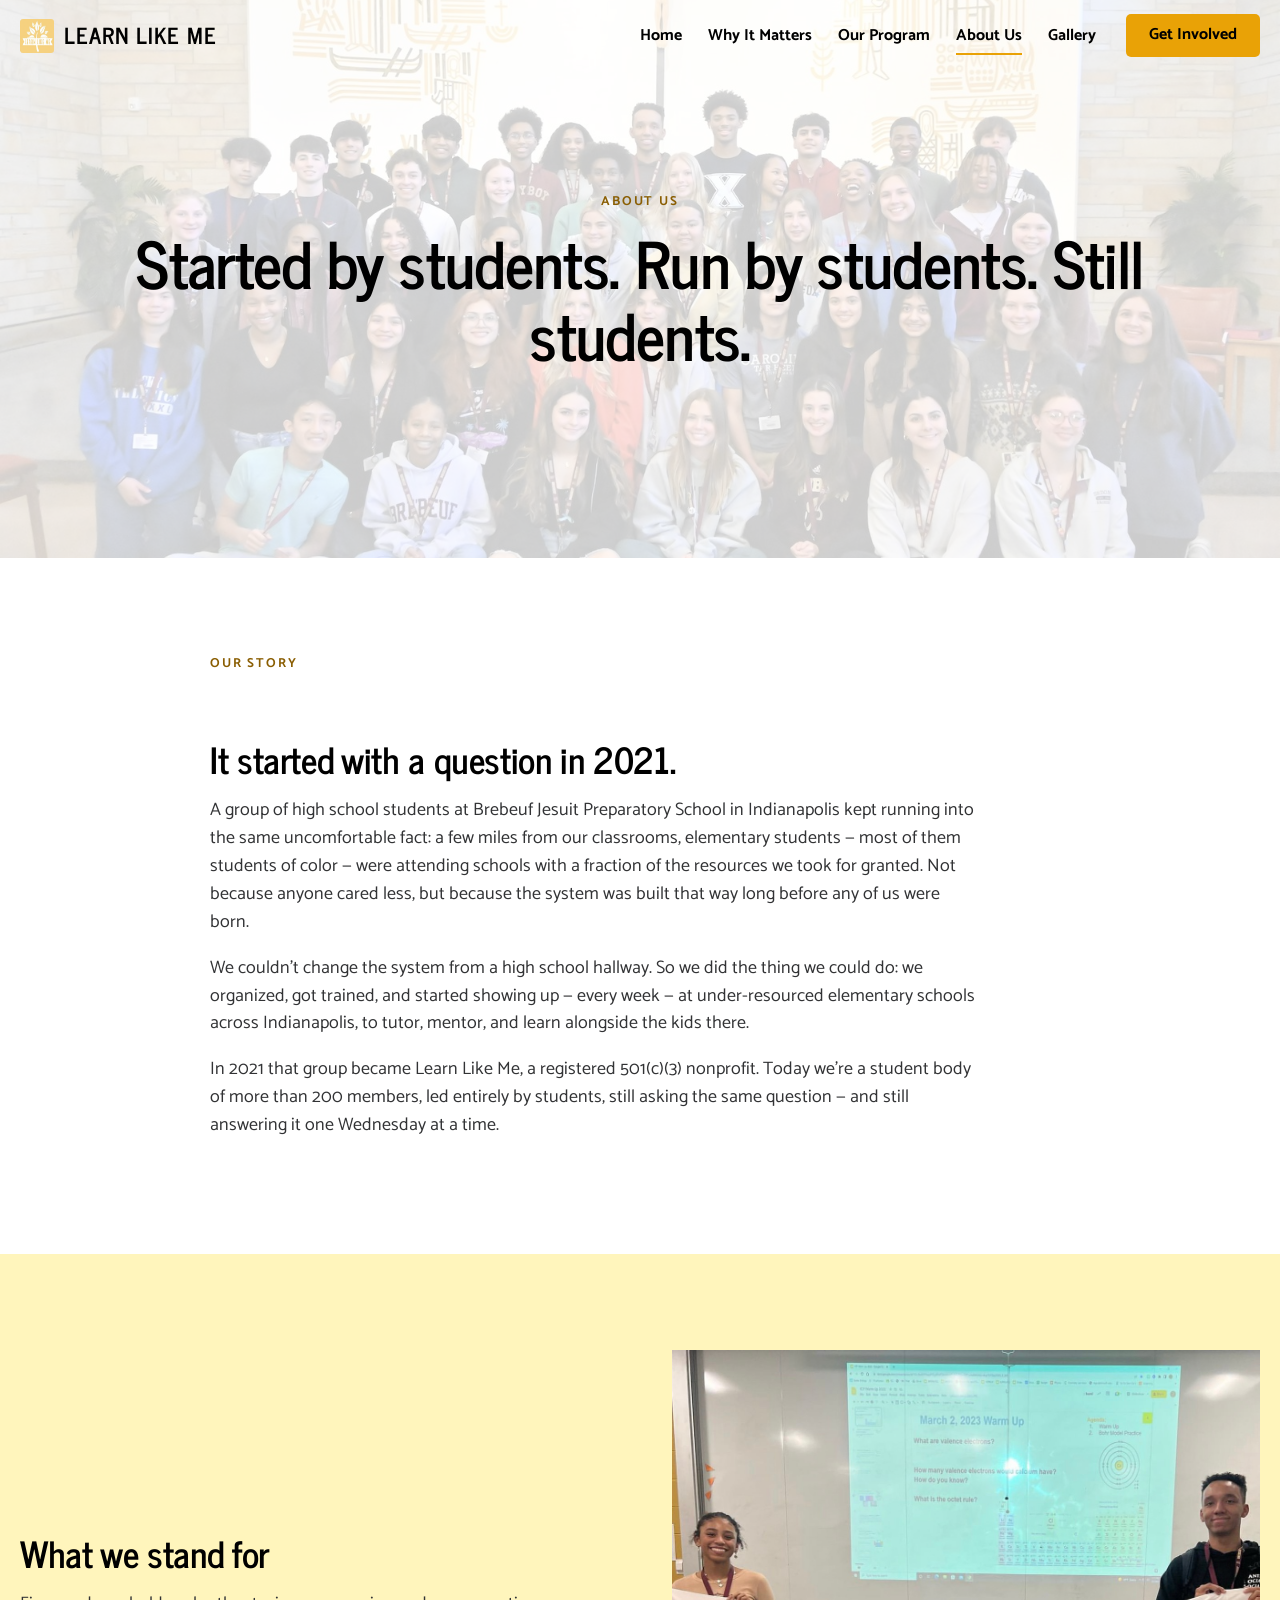
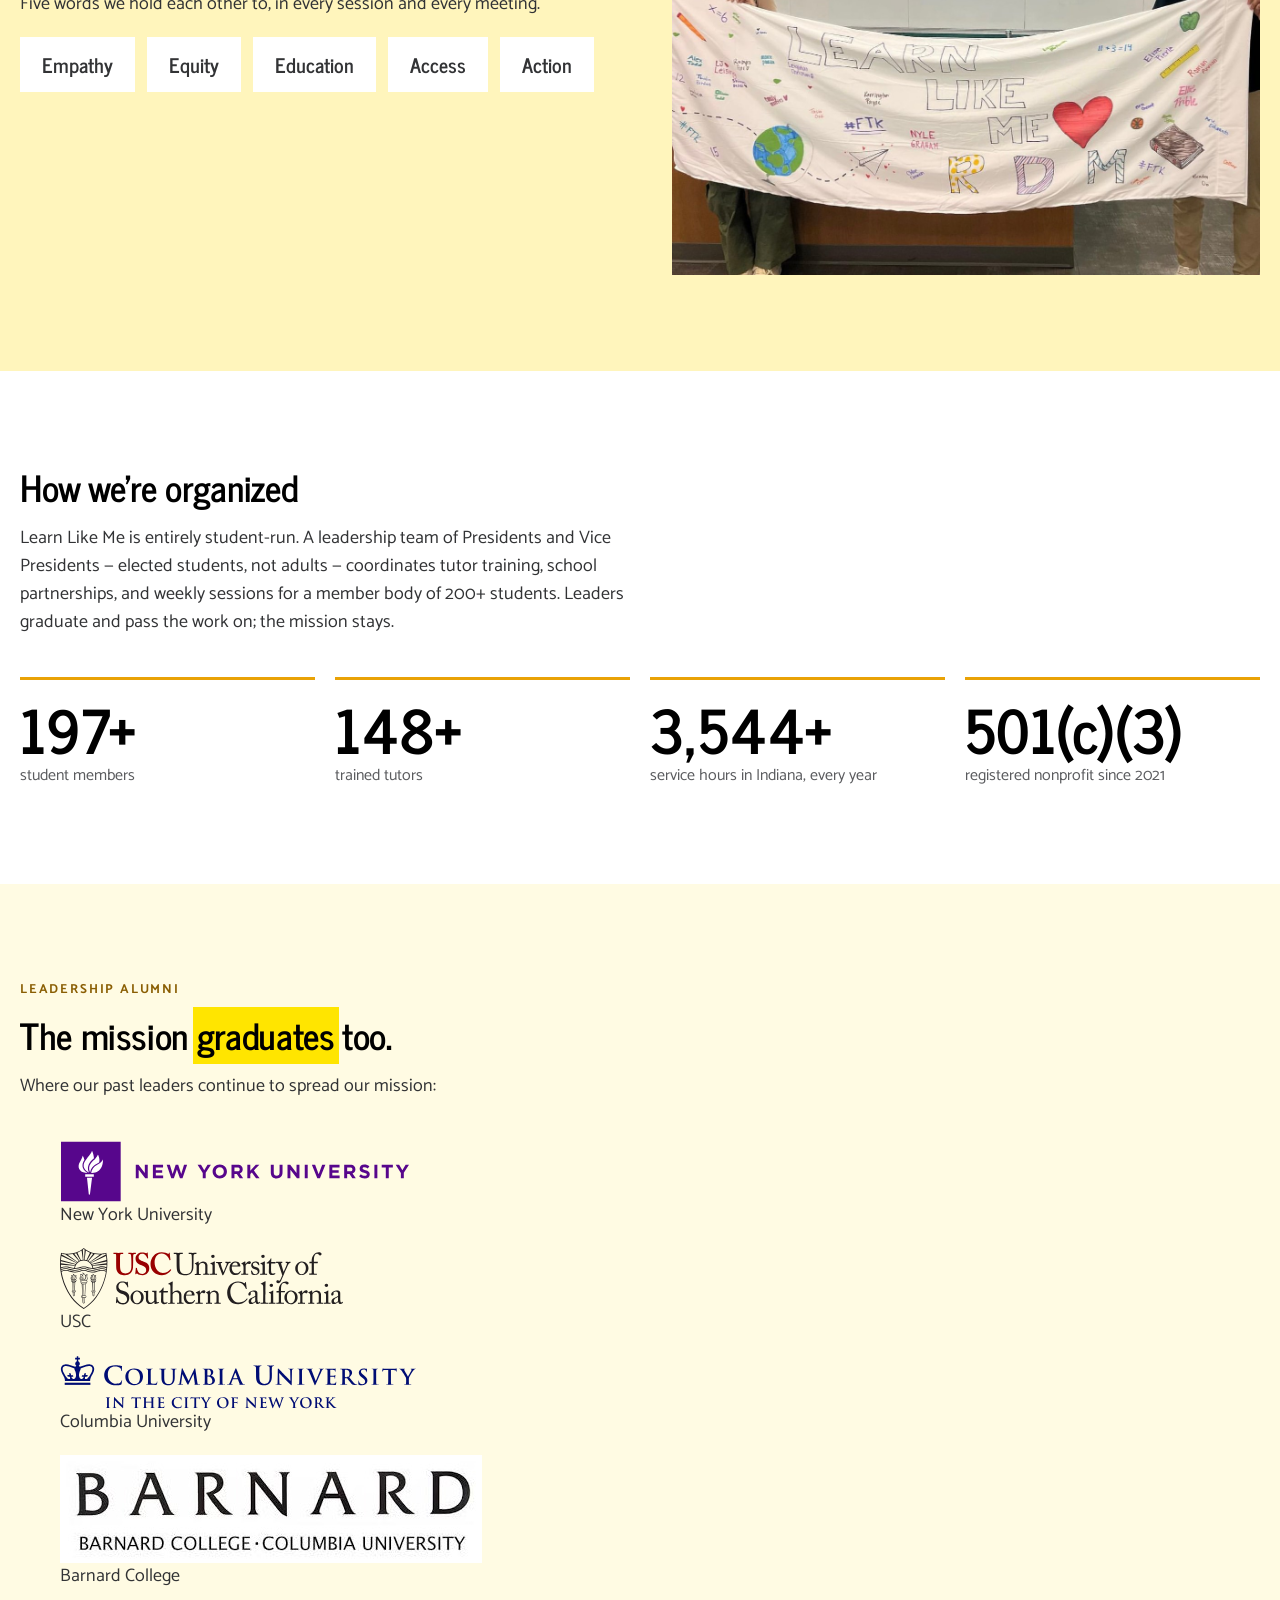
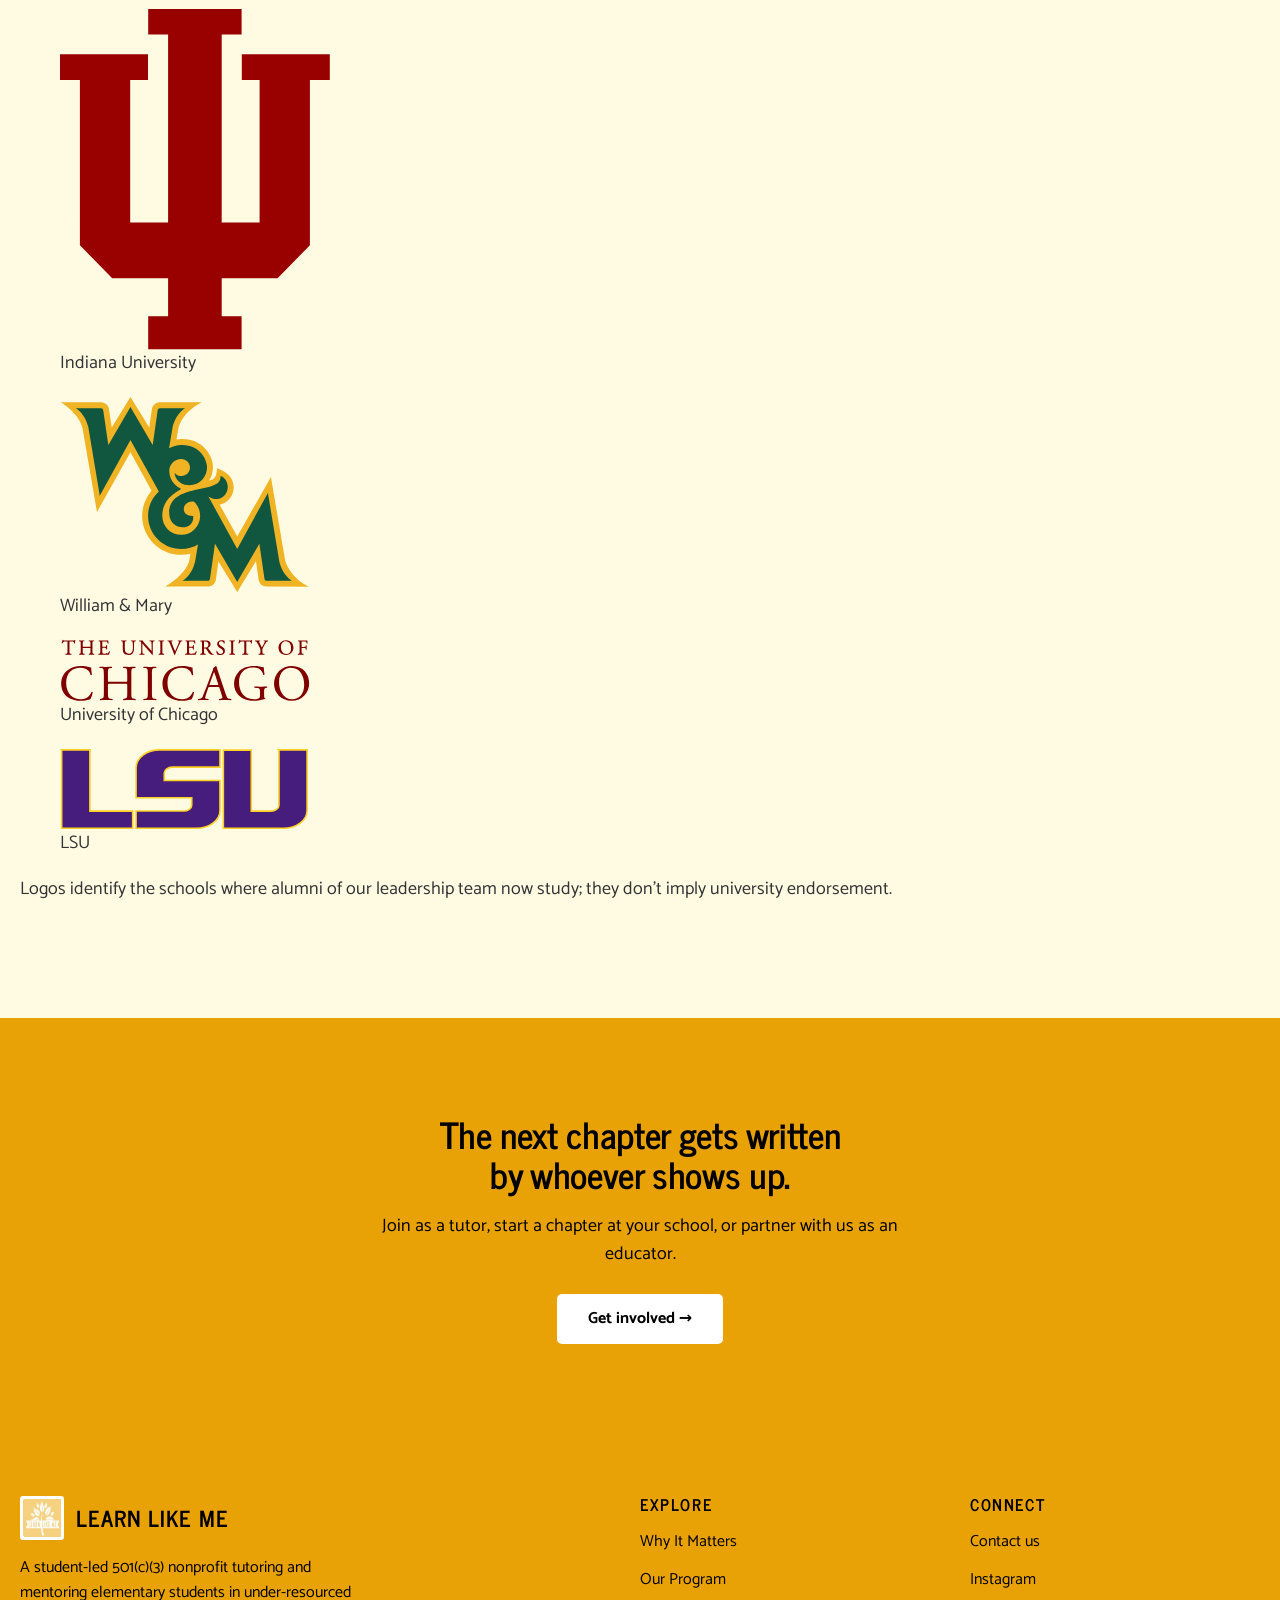
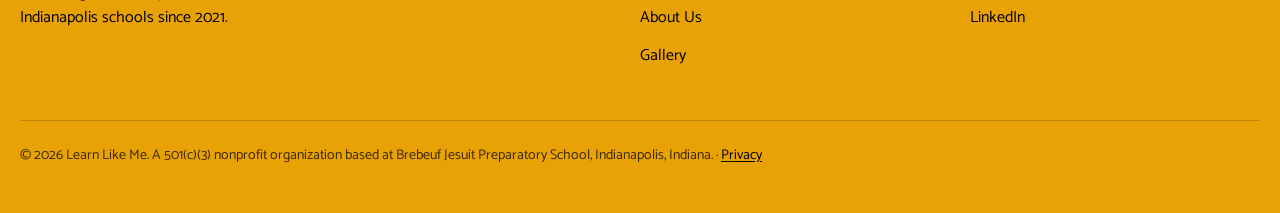
==== commit 9974d9b5: "About: Leadership Alumni wall — where past leaders study now Full-color official marks (NYU, USC, Co" ====
--- a/about-us/index.html
+++ b/about-us/index.html
@@ -18,7 +18,7 @@
   <link rel="preconnect" href="https://fonts.googleapis.com">
   <link rel="preconnect" href="https://fonts.gstatic.com" crossorigin>
   <link href="https://fonts.googleapis.com/css2?family=News+Cycle:wght@700&family=Catamaran:wght@400;700&display=swap" rel="stylesheet">
-  <link rel="stylesheet" href="/assets/css/styles.css?v=3">
+  <link rel="stylesheet" href="/assets/css/styles.css?v=4">
 </head>
 <body>
   <a class="skip-link" href="#main">Skip to content</a>
@@ -98,6 +98,27 @@
       </div>
     </section>
 
+    <section class="band band--cream-100" aria-labelledby="alumni-heading">
+      <div class="container">
+        <div class="section-head reveal">
+          <p class="eyebrow">Leadership alumni</p>
+          <h2 id="alumni-heading">The mission <span class="hl">graduates</span> too.</h2>
+          <p>Where our past leaders continue to spread our mission:</p>
+        </div>
+        <div class="alumni-grid">
+          <figure class="alumni-card reveal"><img src="/assets/img/alumni/nyu.svg" alt="New York University logo" loading="lazy"><figcaption>New York University</figcaption></figure>
+          <figure class="alumni-card reveal"><img src="/assets/img/alumni/usc.svg" alt="University of Southern California logo" loading="lazy"><figcaption>USC</figcaption></figure>
+          <figure class="alumni-card reveal"><img src="/assets/img/alumni/columbia.svg" alt="Columbia University logo" loading="lazy"><figcaption>Columbia University</figcaption></figure>
+          <figure class="alumni-card reveal"><img src="/assets/img/alumni/barnard.jpg" alt="Barnard College logo" loading="lazy"><figcaption>Barnard College</figcaption></figure>
+          <figure class="alumni-card reveal"><img src="/assets/img/alumni/indiana.svg" alt="Indiana University logo" loading="lazy"><figcaption>Indiana University</figcaption></figure>
+          <figure class="alumni-card reveal"><img src="/assets/img/alumni/williammary.svg" alt="William &amp; Mary logo" loading="lazy"><figcaption>William &amp; Mary</figcaption></figure>
+          <figure class="alumni-card reveal"><img src="/assets/img/alumni/uchicago.svg" alt="University of Chicago logo" loading="lazy"><figcaption>University of Chicago</figcaption></figure>
+          <figure class="alumni-card reveal"><img src="/assets/img/alumni/lsu.svg" alt="Louisiana State University logo" loading="lazy"><figcaption>LSU</figcaption></figure>
+        </div>
+        <p class="alumni-note reveal">Logos identify the schools where alumni of our leadership team now study; they don't imply university endorsement.</p>
+      </div>
+    </section>
+
     <section class="band band--gold cta-band">
       <div class="container reveal">
         <h2>The next chapter gets written by whoever shows up.</h2>
@@ -140,6 +161,6 @@
     </div>
   </footer>
 
-  <script src="/assets/js/main.js?v=3" defer></script>
+  <script src="/assets/js/main.js?v=4" defer></script>
 </body>
 </html>
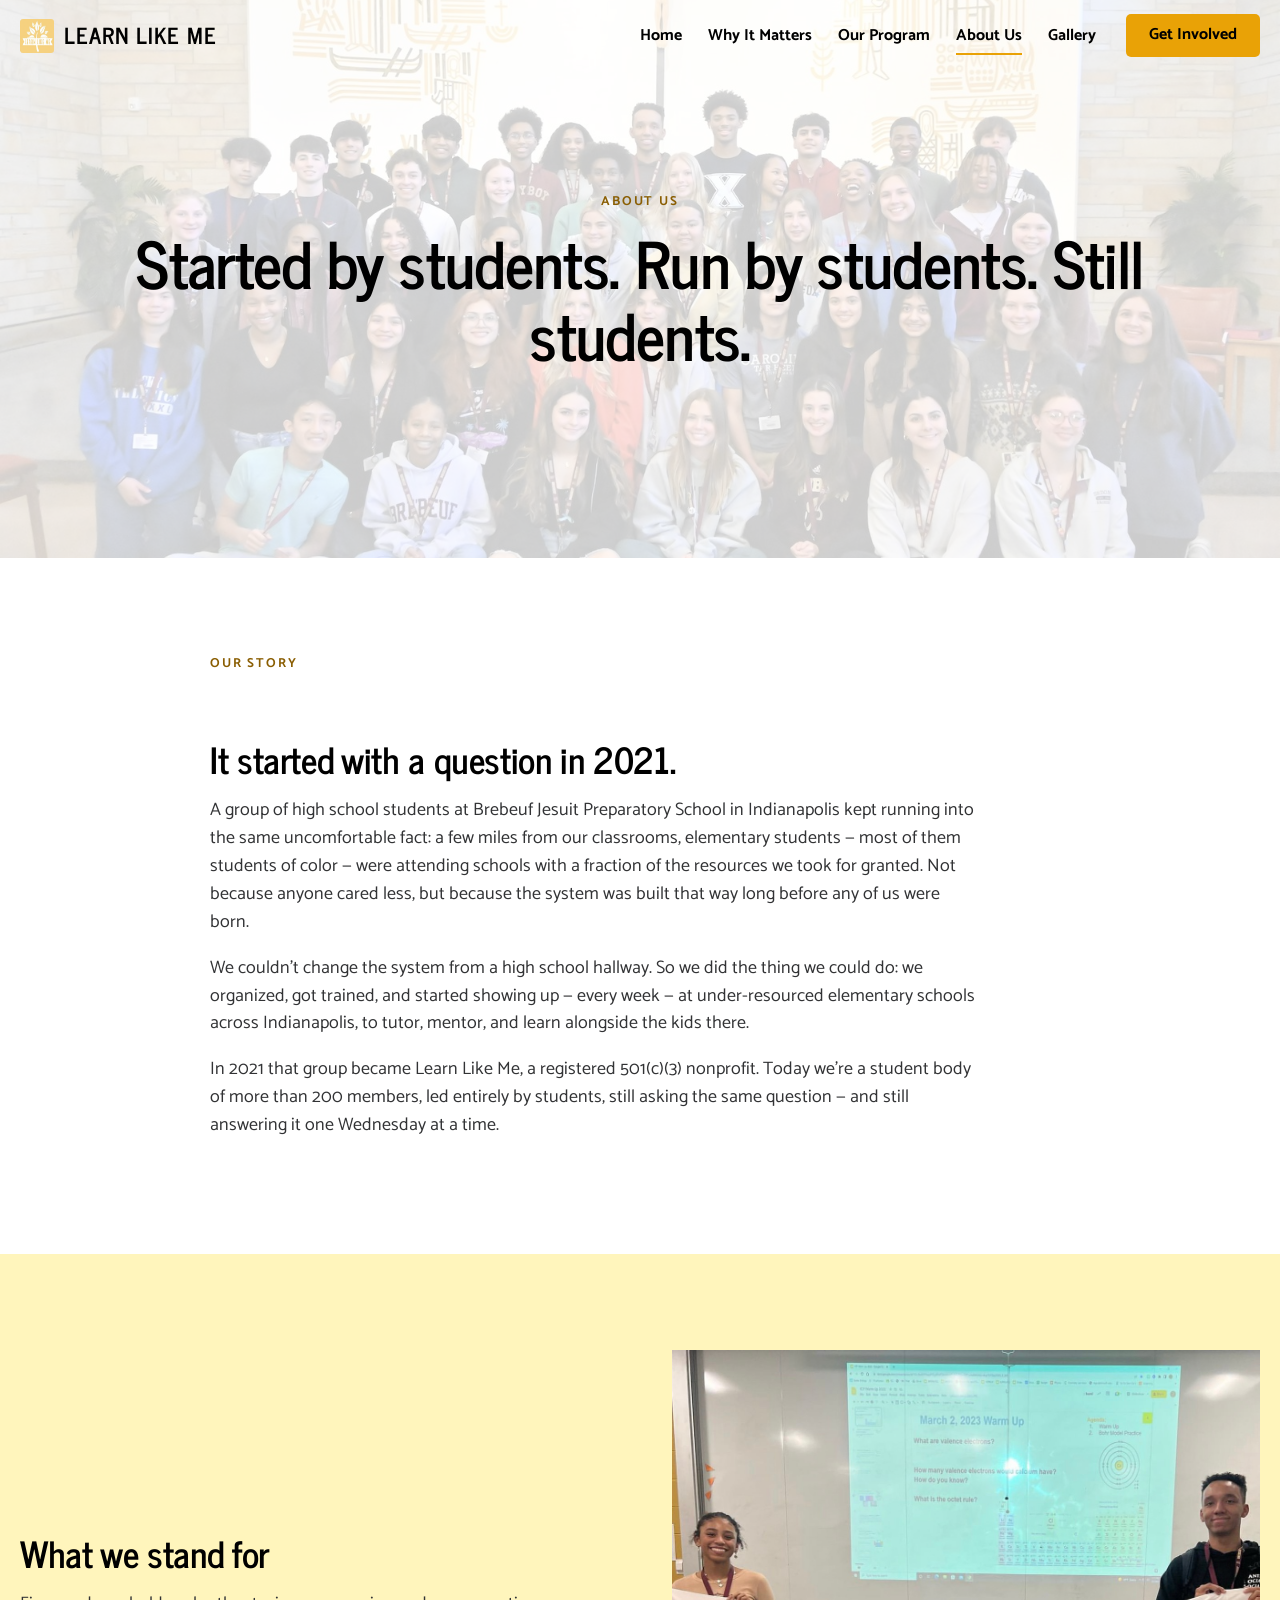
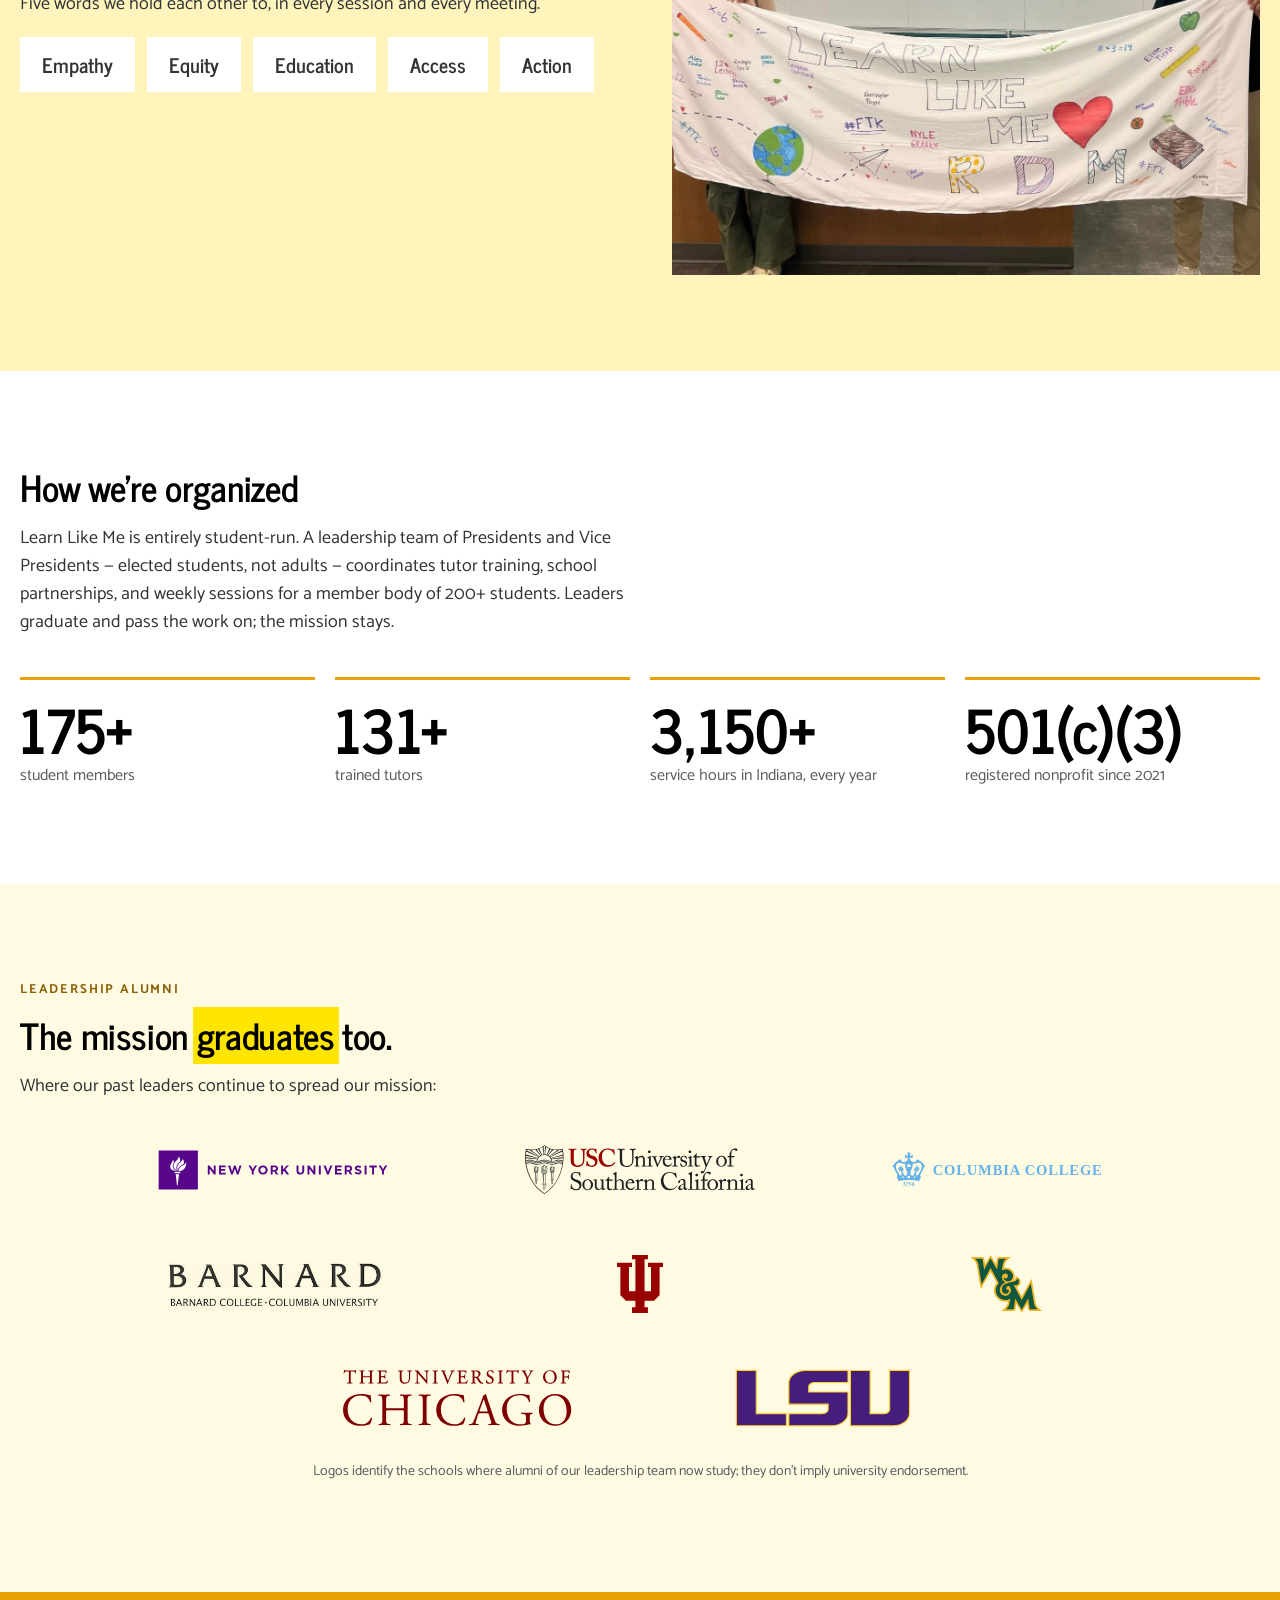
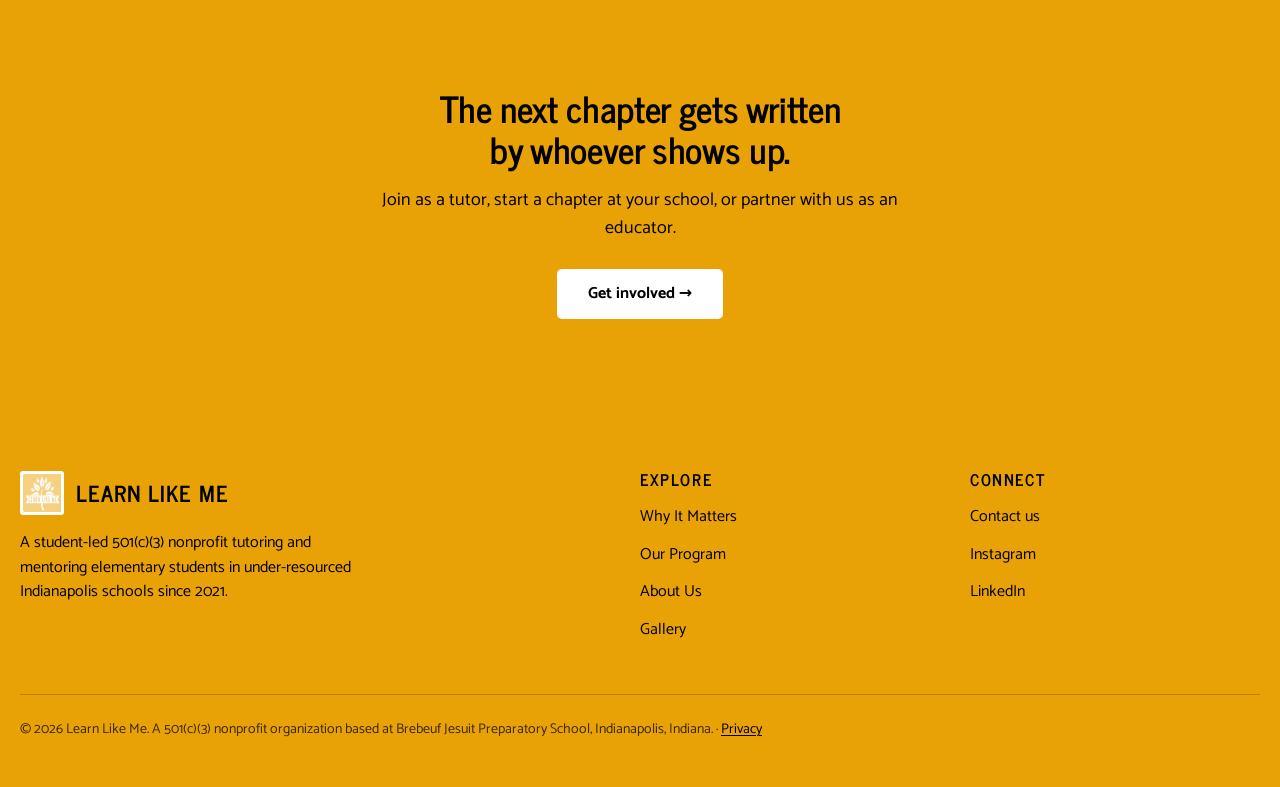
==== commit 383ac669: "Alumni wall v2: 3-3-2 centered grid, bare transparent logos, Columbia College - Fix: the alumni CSS " ====
--- a/about-us/index.html
+++ b/about-us/index.html
@@ -18,7 +18,7 @@
   <link rel="preconnect" href="https://fonts.googleapis.com">
   <link rel="preconnect" href="https://fonts.gstatic.com" crossorigin>
   <link href="https://fonts.googleapis.com/css2?family=News+Cycle:wght@700&family=Catamaran:wght@400;700&display=swap" rel="stylesheet">
-  <link rel="stylesheet" href="/assets/css/styles.css?v=4">
+  <link rel="stylesheet" href="/assets/css/styles.css?v=5">
 </head>
 <body>
   <a class="skip-link" href="#main">Skip to content</a>
@@ -106,14 +106,14 @@
           <p>Where our past leaders continue to spread our mission:</p>
         </div>
         <div class="alumni-grid">
-          <figure class="alumni-card reveal"><img src="/assets/img/alumni/nyu.svg" alt="New York University logo" loading="lazy"><figcaption>New York University</figcaption></figure>
-          <figure class="alumni-card reveal"><img src="/assets/img/alumni/usc.svg" alt="University of Southern California logo" loading="lazy"><figcaption>USC</figcaption></figure>
-          <figure class="alumni-card reveal"><img src="/assets/img/alumni/columbia.svg" alt="Columbia University logo" loading="lazy"><figcaption>Columbia University</figcaption></figure>
-          <figure class="alumni-card reveal"><img src="/assets/img/alumni/barnard.jpg" alt="Barnard College logo" loading="lazy"><figcaption>Barnard College</figcaption></figure>
-          <figure class="alumni-card reveal"><img src="/assets/img/alumni/indiana.svg" alt="Indiana University logo" loading="lazy"><figcaption>Indiana University</figcaption></figure>
-          <figure class="alumni-card reveal"><img src="/assets/img/alumni/williammary.svg" alt="William &amp; Mary logo" loading="lazy"><figcaption>William &amp; Mary</figcaption></figure>
-          <figure class="alumni-card reveal"><img src="/assets/img/alumni/uchicago.svg" alt="University of Chicago logo" loading="lazy"><figcaption>University of Chicago</figcaption></figure>
-          <figure class="alumni-card reveal"><img src="/assets/img/alumni/lsu.svg" alt="Louisiana State University logo" loading="lazy"><figcaption>LSU</figcaption></figure>
+          <div class="alumni-logo reveal"><img src="/assets/img/alumni/nyu.svg" alt="New York University" loading="lazy"></div>
+          <div class="alumni-logo reveal"><img src="/assets/img/alumni/usc.svg" alt="University of Southern California" loading="lazy"></div>
+          <div class="alumni-logo reveal"><img src="/assets/img/alumni/columbiacollege.svg" alt="Columbia College" loading="lazy"></div>
+          <div class="alumni-logo reveal"><img src="/assets/img/alumni/barnard.png" alt="Barnard College" loading="lazy"></div>
+          <div class="alumni-logo reveal"><img src="/assets/img/alumni/indiana.svg" alt="Indiana University" loading="lazy"></div>
+          <div class="alumni-logo reveal"><img src="/assets/img/alumni/williammary.svg" alt="William &amp; Mary" loading="lazy"></div>
+          <div class="alumni-logo reveal"><img src="/assets/img/alumni/uchicago.svg" alt="University of Chicago" loading="lazy"></div>
+          <div class="alumni-logo reveal"><img src="/assets/img/alumni/lsu.svg" alt="Louisiana State University" loading="lazy"></div>
         </div>
         <p class="alumni-note reveal">Logos identify the schools where alumni of our leadership team now study; they don't imply university endorsement.</p>
       </div>
@@ -161,6 +161,6 @@
     </div>
   </footer>
 
-  <script src="/assets/js/main.js?v=4" defer></script>
+  <script src="/assets/js/main.js?v=5" defer></script>
 </body>
 </html>
--- a/assets/css/styles.css
+++ b/assets/css/styles.css
@@ -561,6 +561,42 @@
 }
 .prose .statline .hl::before { transform: scaleX(1); transition: none; }
 
+/* ---------- Leadership alumni wall ---------- */
+.alumni-grid {
+  display: grid;
+  grid-template-columns: repeat(6, 1fr);
+  gap: clamp(28px, 5vw, 56px) var(--gutter);
+  align-items: center;
+  justify-items: center;
+  max-width: 1080px;
+  margin: 0 auto;
+}
+.alumni-logo {
+  grid-column: span 2;
+  margin: 0;
+  display: flex;
+  align-items: center;
+  justify-content: center;
+}
+/* bottom row of two, centered symmetrically on the 6-column grid */
+.alumni-logo:nth-child(7) { grid-column: 2 / span 2; }
+.alumni-logo:nth-child(8) { grid-column: 4 / span 2; }
+.alumni-logo img {
+  height: 58px;
+  width: auto;
+  max-width: 230px;
+  object-fit: contain;
+  transition: transform var(--dur-fast) var(--ease);
+}
+.alumni-logo:hover img { transform: scale(1.05); }
+@media (prefers-reduced-motion: reduce) { .alumni-logo:hover img { transform: none; } }
+.alumni-note { margin-top: 34px; font-size: var(--fs-small); color: var(--llm-ink-600); text-align: center; }
+@media (max-width: 820px) {
+  .alumni-grid { grid-template-columns: repeat(2, 1fr); gap: 28px 16px; }
+  .alumni-logo, .alumni-logo:nth-child(7), .alumni-logo:nth-child(8) { grid-column: auto; }
+  .alumni-logo img { height: 42px; max-width: 100%; }
+}
+
 /* ---------- CTA band ---------- */
 .cta-band { text-align: center; }
 .cta-band h2 { max-width: 22ch; margin-left: auto; margin-right: auto; }
